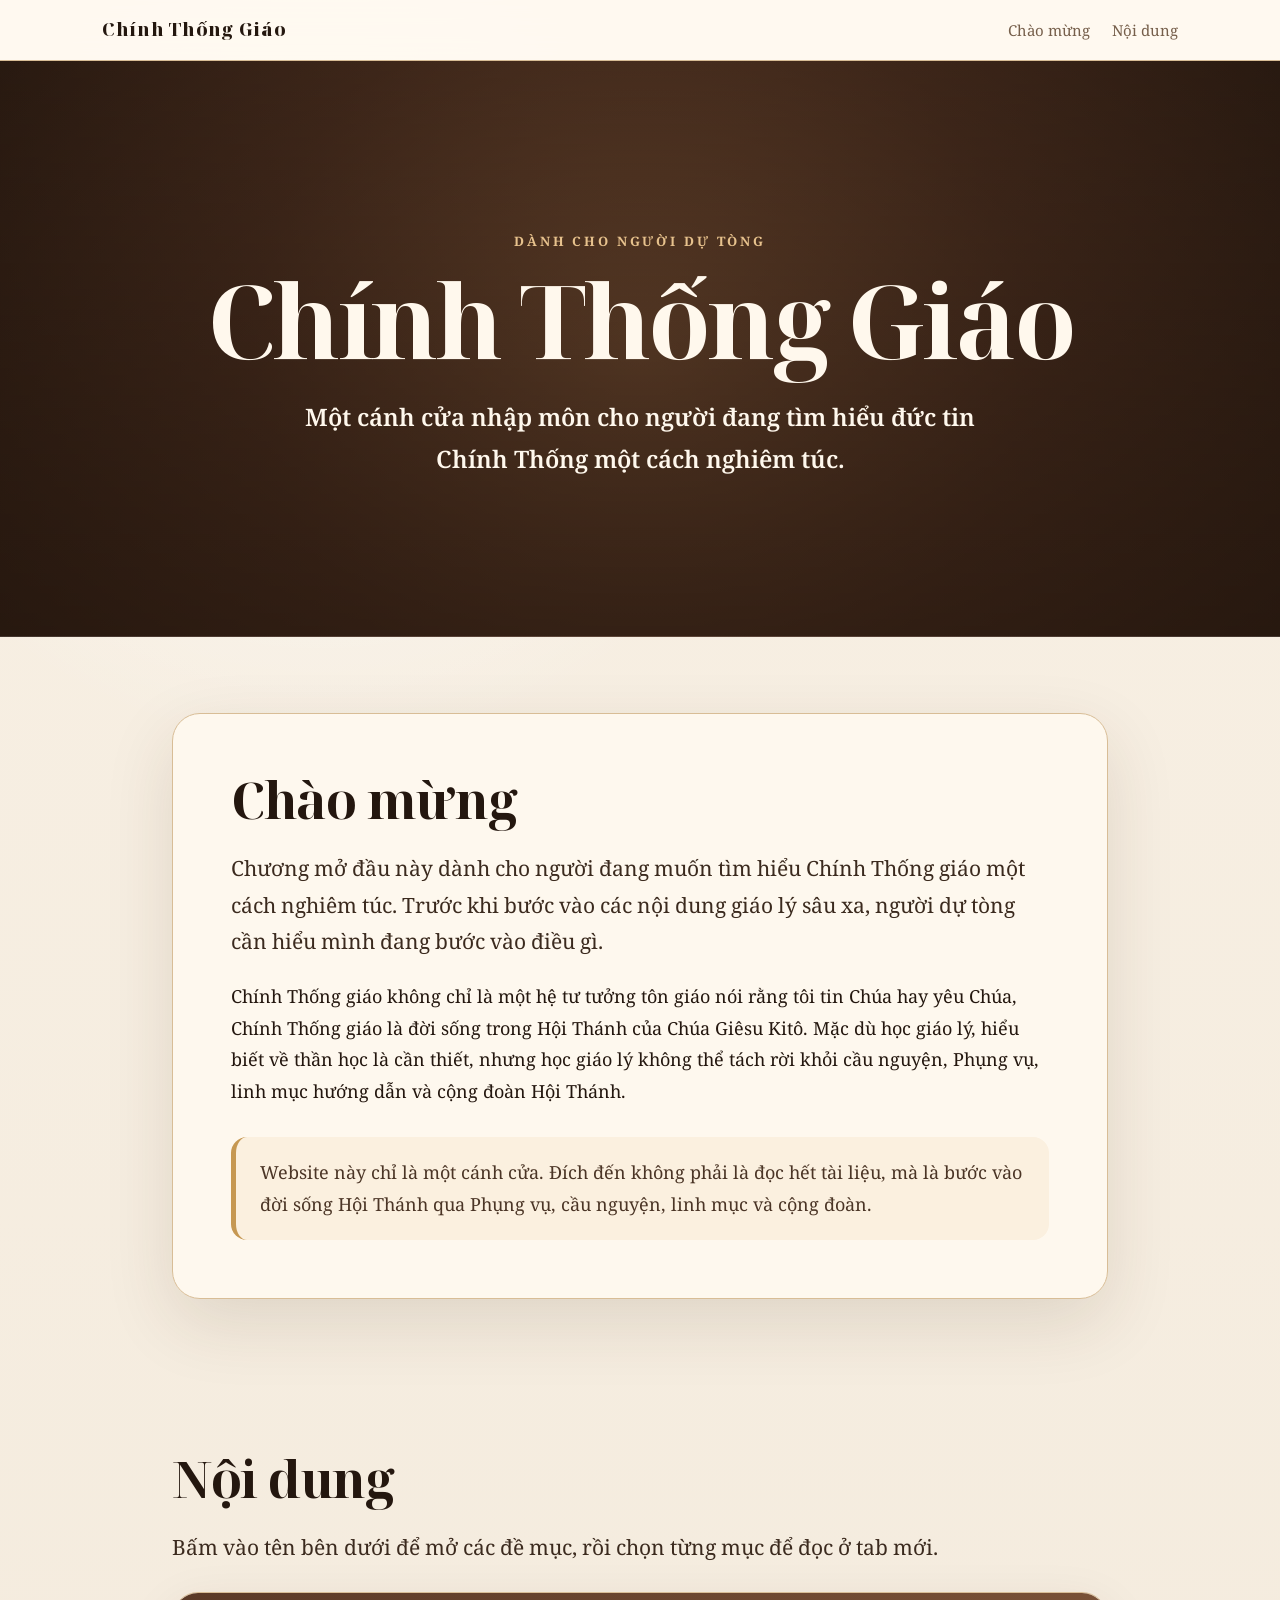
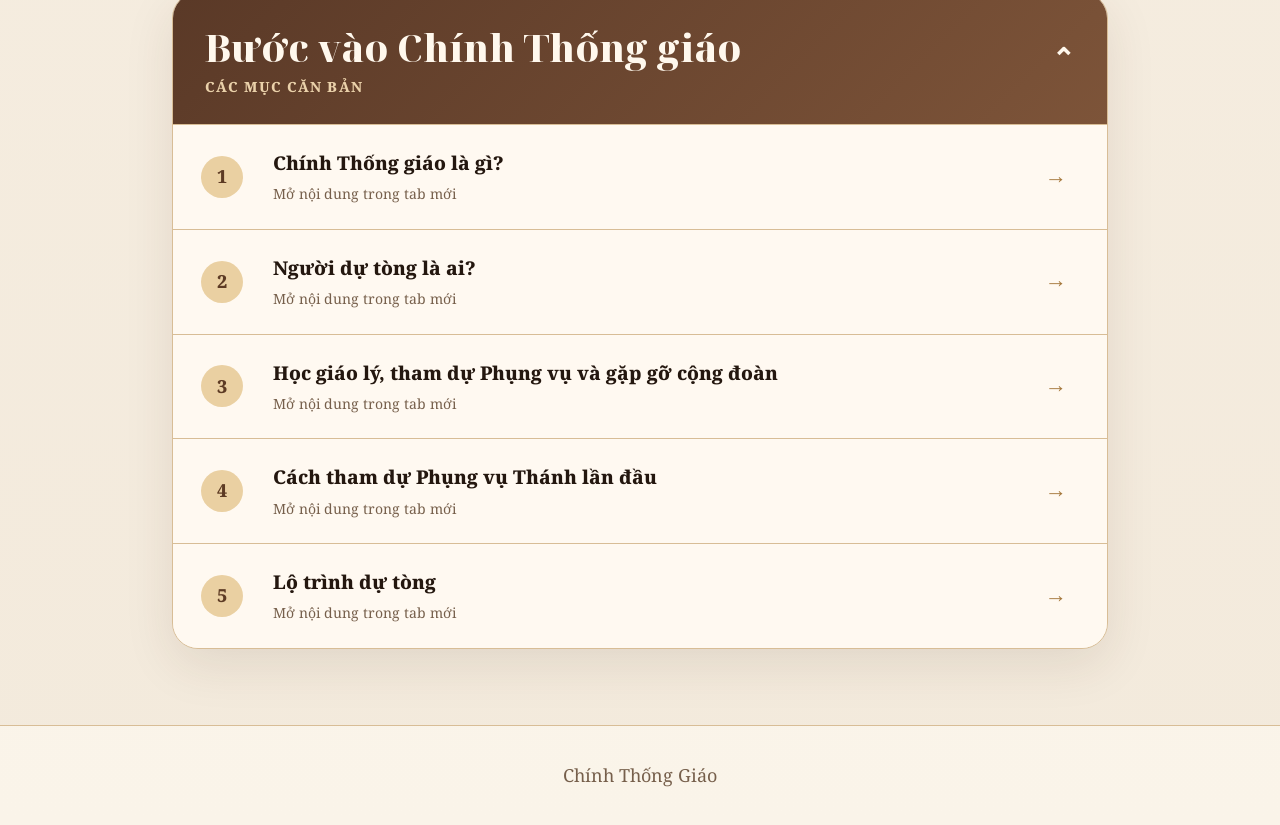
==== index.html @ 5cd9e980 "Redesign website structure" ====
<!DOCTYPE html><html lang="vi"><head><meta charset="UTF-8"/><meta name="viewport" content="width=device-width, initial-scale=1.0"/><title>Chính Thống Giáo</title><link rel="stylesheet" href="style.css"/></head><body><header class="site-header"><nav class="nav"><a class="brand" href="index.html">Chính Thống Giáo</a><div class="nav-links"><a href="#chao-mung">Chào mừng</a><a href="#noi-dung">Nội dung</a></div></nav></header><section class="hero"><div class="hero-inner"><div class="kicker">Dành cho người dự tòng</div><h1>Chính Thống Giáo</h1><p>Một cánh cửa nhập môn cho người đang tìm hiểu đức tin Chính Thống một cách nghiêm túc.</p></div></section><main><section id="chao-mung" class="section"><div class="paper"><h2>Chào mừng</h2><p class='lead'>Chương mở đầu này dành cho người đang muốn tìm hiểu Chính Thống giáo một cách nghiêm túc. Trước khi bước vào các nội dung giáo lý sâu xa, người dự tòng cần hiểu mình đang bước vào điều gì.</p><p>Chính Thống giáo không chỉ là một hệ tư tưởng tôn giáo nói rằng tôi tin Chúa hay yêu Chúa, Chính Thống giáo là đời sống trong Hội Thánh của Chúa Giêsu Kitô. Mặc dù học giáo lý, hiểu biết về thần học là cần thiết, nhưng học giáo lý không thể tách rời khỏi cầu nguyện, Phụng vụ, linh mục hướng dẫn và cộng đoàn Hội Thánh.</p><div class="note">Website này chỉ là một cánh cửa. Đích đến không phải là đọc hết tài liệu, mà là bước vào đời sống Hội Thánh qua Phụng vụ, cầu nguyện, linh mục và cộng đoàn.</div></div></section><section id="noi-dung" class="section"><h2>Nội dung</h2><p class="lead">Bấm vào tên bên dưới để mở các đề mục, rồi chọn từng mục để đọc ở tab mới.</p><div class="chapter-block open"><button class="chapter-toggle" type="button"><span>Bước vào Chính Thống giáo<small>Các mục căn bản</small></span><span class="chevron">⌄</span></button><div class="chapter-panel"><a class="lesson-link" href="buoc-vao-chinh-thong-giao/chinh-thong-giao-la-gi.html" target="_blank" rel="noopener"><span class="lesson-number">1</span><span><span class="lesson-title">Chính Thống giáo là gì?</span><span class="lesson-meta">Mở nội dung trong tab mới</span></span><span class="arrow">→</span></a>
<a class="lesson-link" href="buoc-vao-chinh-thong-giao/nguoi-du-tong-la-ai.html" target="_blank" rel="noopener"><span class="lesson-number">2</span><span><span class="lesson-title">Người dự tòng là ai?</span><span class="lesson-meta">Mở nội dung trong tab mới</span></span><span class="arrow">→</span></a>
<a class="lesson-link" href="buoc-vao-chinh-thong-giao/hoc-giao-ly-phung-vu-va-gap-go-cong-doan.html" target="_blank" rel="noopener"><span class="lesson-number">3</span><span><span class="lesson-title">Học giáo lý, tham dự Phụng vụ và gặp gỡ cộng đoàn</span><span class="lesson-meta">Mở nội dung trong tab mới</span></span><span class="arrow">→</span></a>
<a class="lesson-link" href="buoc-vao-chinh-thong-giao/cach-tham-du-phung-vu-thanh-lan-dau.html" target="_blank" rel="noopener"><span class="lesson-number">4</span><span><span class="lesson-title">Cách tham dự Phụng vụ Thánh lần đầu</span><span class="lesson-meta">Mở nội dung trong tab mới</span></span><span class="arrow">→</span></a>
<a class="lesson-link" href="buoc-vao-chinh-thong-giao/lo-trinh-du-tong.html" target="_blank" rel="noopener"><span class="lesson-number">5</span><span><span class="lesson-title">Lộ trình dự tòng</span><span class="lesson-meta">Mở nội dung trong tab mới</span></span><span class="arrow">→</span></a></div></div></section></main><footer class="footer">Chính Thống Giáo</footer><script src="script.js"></script></body></html>
---- style.css ----
@import url('https://fonts.googleapis.com/css2?family=Noto+Serif+Display:wght@600;700;800&family=Noto+Serif:ital,wght@0,400;0,500;0,600;0,700;1,400&display=swap');
:root{--bg:#f3eadc;--paper:#fffaf1;--ink:#24170f;--muted:#765f4b;--line:#d8bd96;--brown:#5a3927;--gold:#c69852}*{box-sizing:border-box}html{scroll-behavior:smooth}body{margin:0;background:radial-gradient(circle at 25% 10%,rgba(255,255,255,.75),transparent 32rem),linear-gradient(180deg,#f8f0e4 0%,var(--bg) 100%);color:var(--ink);font-family:"Noto Serif",Georgia,"Times New Roman",serif;line-height:1.75;font-size:18px}a{color:inherit}.site-header{position:sticky;top:0;z-index:10;backdrop-filter:blur(14px);background:rgba(255,250,241,.9);border-bottom:1px solid var(--line)}.nav{max-width:1120px;margin:0 auto;padding:14px 22px;display:flex;justify-content:space-between;align-items:center;gap:18px}.brand{font-family:"Noto Serif Display",Georgia,serif;font-weight:800;letter-spacing:.04em;text-decoration:none}.nav-links{display:flex;gap:22px;font-size:15px;color:var(--muted)}.nav-links a{text-decoration:none}.nav-links a:hover{color:var(--ink)}.hero{min-height:64vh;display:grid;place-items:center;text-align:center;padding:90px 22px 76px;color:#fff8ed;background:linear-gradient(rgba(38,23,14,.38),rgba(38,23,14,.72)),radial-gradient(circle at center,#815739 0%,#4b2f20 55%,#2a1b12 100%);border-bottom:1px solid rgba(255,255,255,.12)}.hero-inner{max-width:900px}.kicker{color:#e7c28d;text-transform:uppercase;letter-spacing:.22em;font-size:13px;font-weight:700;margin-bottom:18px}.hero h1{font-family:"Noto Serif Display",Georgia,serif;margin:0;font-size:clamp(54px,8vw,108px);line-height:.95;letter-spacing:-.035em;text-wrap:balance}.hero p{max-width:740px;margin:28px auto 0;font-size:clamp(18px,2.2vw,24px);font-weight:600}.section{max-width:980px;margin:0 auto;padding:76px 22px}.paper{background:rgba(255,250,241,.88);border:1px solid var(--line);border-radius:28px;padding:clamp(28px,5vw,58px);box-shadow:0 24px 70px rgba(65,39,20,.12)}h2{font-family:"Noto Serif Display",Georgia,serif;font-size:clamp(34px,4vw,58px);line-height:1.06;margin:0 0 24px;letter-spacing:-.025em}.lead{font-size:21px;color:#3b2a1e}.note{margin-top:30px;padding:20px 24px;border-left:5px solid var(--gold);background:#fbf0df;border-radius:16px;color:#4b3526}.chapter-block{margin-top:26px;background:var(--paper);border:1px solid var(--line);border-radius:26px;overflow:hidden;box-shadow:0 16px 50px rgba(65,39,20,.10)}.chapter-toggle{width:100%;border:0;cursor:pointer;padding:28px 32px;text-align:left;color:#fff8ed;background:linear-gradient(135deg,var(--brown),#7d5439);display:flex;align-items:center;justify-content:space-between;gap:18px;font-family:"Noto Serif Display",Georgia,serif;font-size:clamp(26px,3vw,38px);font-weight:800}.chapter-toggle small{display:block;margin-top:4px;font-family:"Noto Serif",Georgia,serif;font-size:14px;letter-spacing:.08em;text-transform:uppercase;color:#ead1aa}.chevron{transition:transform .25s ease;font-size:28px}.chapter-block.open .chevron{transform:rotate(180deg)}.chapter-panel{display:none;padding:0}.chapter-block.open .chapter-panel{display:block}.lesson-link{display:grid;grid-template-columns:54px 1fr 34px;gap:18px;align-items:center;padding:22px 28px;text-decoration:none;border-top:1px solid var(--line);background:rgba(255,250,241,.72)}.lesson-link:hover{background:#f5e7d1}.lesson-number{width:42px;height:42px;border-radius:999px;display:grid;place-items:center;background:#ead0a2;font-weight:800;color:#5d3b24}.lesson-title{font-weight:800;font-size:19px}.lesson-meta{display:block;margin-top:2px;color:var(--muted);font-size:14px}.arrow{color:#a6793d;font-size:22px}.article-hero{padding:72px 22px;color:#fff8ed;background:linear-gradient(135deg,#2d1c12,#744d34);text-align:center}.article-hero h1{font-family:"Noto Serif Display",Georgia,serif;font-size:clamp(42px,6vw,78px);line-height:1.02;margin:0}.article{max-width:820px;margin:54px auto 90px;padding:0 22px}.article-card{background:var(--paper);border:1px solid var(--line);border-radius:26px;padding:clamp(28px,5vw,56px);box-shadow:0 22px 60px rgba(65,39,20,.13)}.article-card p{margin:0 0 1.15em}.back{display:inline-block;margin-bottom:26px;text-decoration:none;color:var(--muted);font-weight:700}.back:hover{color:var(--ink)}.footer{padding:34px 22px;text-align:center;color:var(--muted);border-top:1px solid var(--line);background:rgba(255,250,241,.65)}@media(max-width:720px){body{font-size:16px}.nav{align-items:flex-start;flex-direction:column}.hero{min-height:56vh}.lesson-link{grid-template-columns:44px 1fr}.arrow{display:none}}
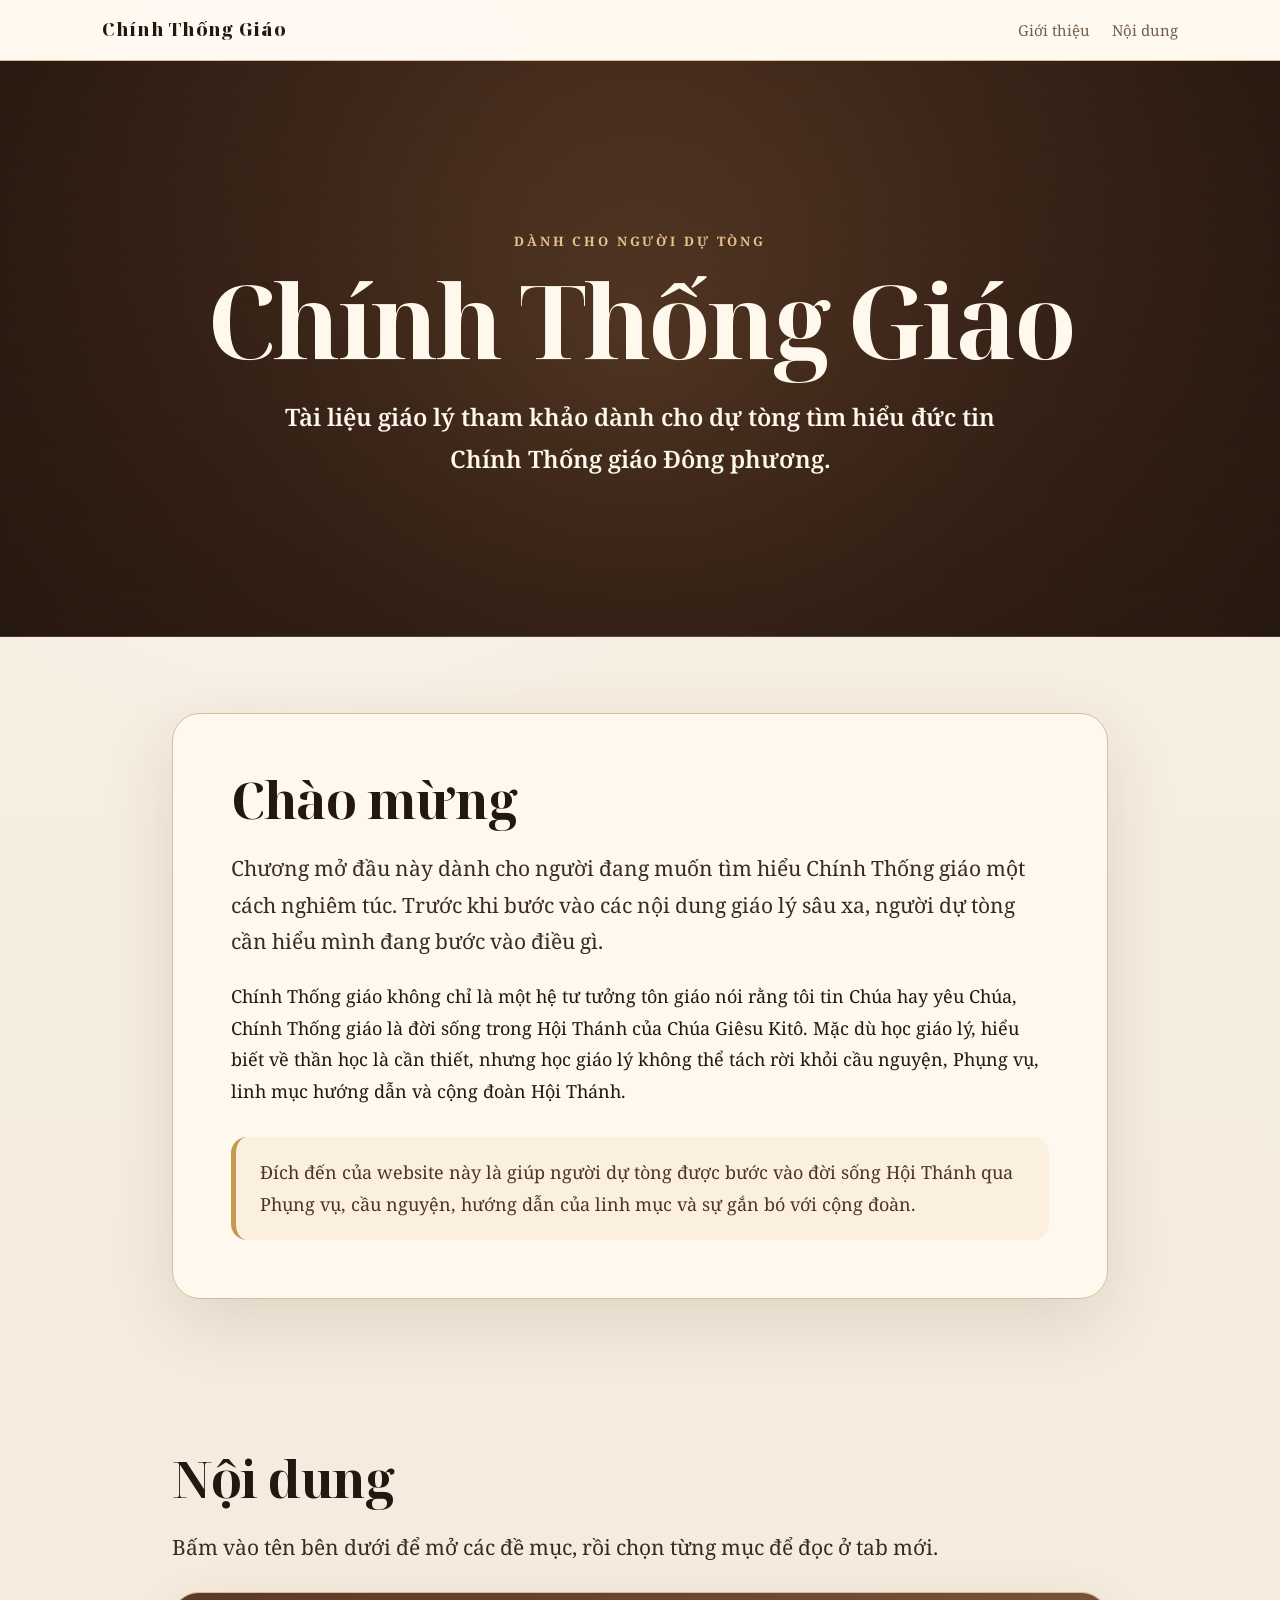
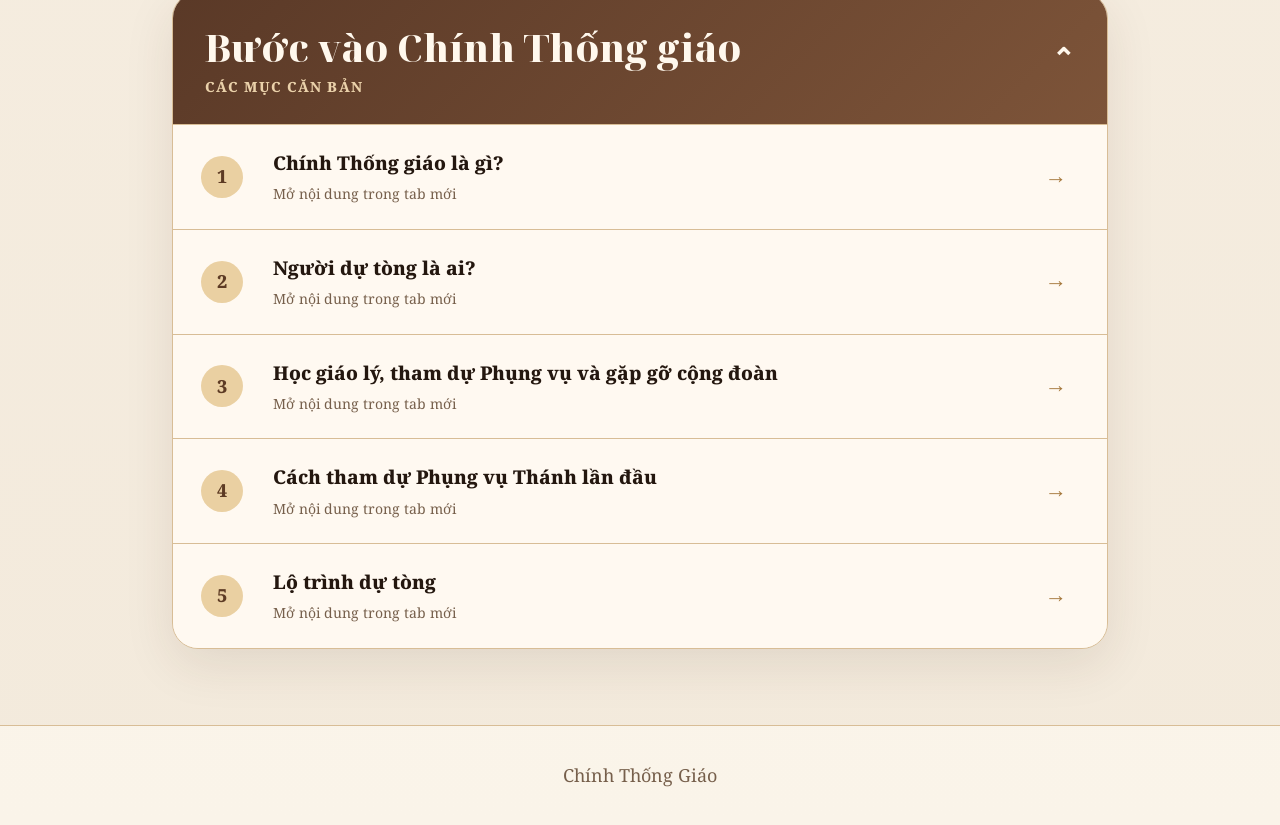
==== commit bb6f0a06: "Update homepage text" ====
--- a/index.html
+++ b/index.html
@@ -1,5 +1,74 @@
-<!DOCTYPE html><html lang="vi"><head><meta charset="UTF-8"/><meta name="viewport" content="width=device-width, initial-scale=1.0"/><title>Chính Thống Giáo</title><link rel="stylesheet" href="style.css"/></head><body><header class="site-header"><nav class="nav"><a class="brand" href="index.html">Chính Thống Giáo</a><div class="nav-links"><a href="#chao-mung">Chào mừng</a><a href="#noi-dung">Nội dung</a></div></nav></header><section class="hero"><div class="hero-inner"><div class="kicker">Dành cho người dự tòng</div><h1>Chính Thống Giáo</h1><p>Một cánh cửa nhập môn cho người đang tìm hiểu đức tin Chính Thống một cách nghiêm túc.</p></div></section><main><section id="chao-mung" class="section"><div class="paper"><h2>Chào mừng</h2><p class='lead'>Chương mở đầu này dành cho người đang muốn tìm hiểu Chính Thống giáo một cách nghiêm túc. Trước khi bước vào các nội dung giáo lý sâu xa, người dự tòng cần hiểu mình đang bước vào điều gì.</p><p>Chính Thống giáo không chỉ là một hệ tư tưởng tôn giáo nói rằng tôi tin Chúa hay yêu Chúa, Chính Thống giáo là đời sống trong Hội Thánh của Chúa Giêsu Kitô. Mặc dù học giáo lý, hiểu biết về thần học là cần thiết, nhưng học giáo lý không thể tách rời khỏi cầu nguyện, Phụng vụ, linh mục hướng dẫn và cộng đoàn Hội Thánh.</p><div class="note">Website này chỉ là một cánh cửa. Đích đến không phải là đọc hết tài liệu, mà là bước vào đời sống Hội Thánh qua Phụng vụ, cầu nguyện, linh mục và cộng đoàn.</div></div></section><section id="noi-dung" class="section"><h2>Nội dung</h2><p class="lead">Bấm vào tên bên dưới để mở các đề mục, rồi chọn từng mục để đọc ở tab mới.</p><div class="chapter-block open"><button class="chapter-toggle" type="button"><span>Bước vào Chính Thống giáo<small>Các mục căn bản</small></span><span class="chevron">⌄</span></button><div class="chapter-panel"><a class="lesson-link" href="buoc-vao-chinh-thong-giao/chinh-thong-giao-la-gi.html" target="_blank" rel="noopener"><span class="lesson-number">1</span><span><span class="lesson-title">Chính Thống giáo là gì?</span><span class="lesson-meta">Mở nội dung trong tab mới</span></span><span class="arrow">→</span></a>
-<a class="lesson-link" href="buoc-vao-chinh-thong-giao/nguoi-du-tong-la-ai.html" target="_blank" rel="noopener"><span class="lesson-number">2</span><span><span class="lesson-title">Người dự tòng là ai?</span><span class="lesson-meta">Mở nội dung trong tab mới</span></span><span class="arrow">→</span></a>
-<a class="lesson-link" href="buoc-vao-chinh-thong-giao/hoc-giao-ly-phung-vu-va-gap-go-cong-doan.html" target="_blank" rel="noopener"><span class="lesson-number">3</span><span><span class="lesson-title">Học giáo lý, tham dự Phụng vụ và gặp gỡ cộng đoàn</span><span class="lesson-meta">Mở nội dung trong tab mới</span></span><span class="arrow">→</span></a>
-<a class="lesson-link" href="buoc-vao-chinh-thong-giao/cach-tham-du-phung-vu-thanh-lan-dau.html" target="_blank" rel="noopener"><span class="lesson-number">4</span><span><span class="lesson-title">Cách tham dự Phụng vụ Thánh lần đầu</span><span class="lesson-meta">Mở nội dung trong tab mới</span></span><span class="arrow">→</span></a>
-<a class="lesson-link" href="buoc-vao-chinh-thong-giao/lo-trinh-du-tong.html" target="_blank" rel="noopener"><span class="lesson-number">5</span><span><span class="lesson-title">Lộ trình dự tòng</span><span class="lesson-meta">Mở nội dung trong tab mới</span></span><span class="arrow">→</span></a></div></div></section></main><footer class="footer">Chính Thống Giáo</footer><script src="script.js"></script></body></html>+<!DOCTYPE html>
+<html lang="vi">
+
+<head>
+    <meta charset="UTF-8" />
+    <meta name="viewport" content="width=device-width, initial-scale=1.0" />
+    <title>Chính Thống Giáo</title>
+    <link rel="stylesheet" href="style.css" />
+</head>
+
+<body>
+    <header class="site-header">
+        <nav class="nav"><a class="brand" href="index.html">Chính Thống Giáo</a>
+            <div class="nav-links"><a href="#chao-mung">Giới thiệu</a><a href="#noi-dung">Nội dung</a></div>
+        </nav>
+    </header>
+    <section class="hero">
+        <div class="hero-inner">
+            <div class="kicker">Dành cho người dự tòng</div>
+            <h1>Chính Thống Giáo</h1>
+            <p>Tài liệu giáo lý tham khảo dành cho dự tòng tìm hiểu đức tin Chính Thống giáo Đông phương.</p>
+        </div>
+    </section>
+    <main>
+        <section id="chao-mung" class="section">
+            <div class="paper">
+                <h2>Chào mừng</h2>
+                <p class='lead'>Chương mở đầu này dành cho người đang muốn tìm hiểu Chính Thống giáo một cách nghiêm
+                    túc. Trước khi bước vào các nội dung giáo lý sâu xa, người dự tòng cần hiểu mình đang bước vào điều
+                    gì.</p>
+                <p>Chính Thống giáo không chỉ là một hệ tư tưởng tôn giáo nói rằng tôi tin Chúa hay yêu Chúa, Chính
+                    Thống giáo là đời sống trong Hội Thánh của Chúa Giêsu Kitô. Mặc dù học giáo lý, hiểu biết về thần
+                    học là cần thiết, nhưng học giáo lý không thể tách rời khỏi cầu nguyện, Phụng vụ, linh mục hướng dẫn
+                    và cộng đoàn Hội Thánh.</p>
+                <div class="note">Đích đến của website này là giúp người dự tòng được bước vào đời sống Hội Thánh qua Phụng vụ, cầu nguyện, hướng dẫn của linh mục và sự gắn bó với cộng đoàn.</div>
+            </div>
+        </section>
+        <section id="noi-dung" class="section">
+            <h2>Nội dung</h2>
+            <p class="lead">Bấm vào tên bên dưới để mở các đề mục, rồi chọn từng mục để đọc ở tab mới.</p>
+            <div class="chapter-block open"><button class="chapter-toggle" type="button"><span>Bước vào Chính Thống
+                        giáo<small>Các mục căn bản</small></span><span class="chevron">⌄</span></button>
+                <div class="chapter-panel"><a class="lesson-link"
+                        href="buoc-vao-chinh-thong-giao/chinh-thong-giao-la-gi.html" target="_blank"
+                        rel="noopener"><span class="lesson-number">1</span><span><span class="lesson-title">Chính Thống
+                                giáo là gì?</span><span class="lesson-meta">Mở nội dung trong tab mới</span></span><span
+                            class="arrow">→</span></a>
+                    <a class="lesson-link" href="buoc-vao-chinh-thong-giao/nguoi-du-tong-la-ai.html" target="_blank"
+                        rel="noopener"><span class="lesson-number">2</span><span><span class="lesson-title">Người dự
+                                tòng là ai?</span><span class="lesson-meta">Mở nội dung trong tab mới</span></span><span
+                            class="arrow">→</span></a>
+                    <a class="lesson-link"
+                        href="buoc-vao-chinh-thong-giao/hoc-giao-ly-phung-vu-va-gap-go-cong-doan.html" target="_blank"
+                        rel="noopener"><span class="lesson-number">3</span><span><span class="lesson-title">Học giáo lý,
+                                tham dự Phụng vụ và gặp gỡ cộng đoàn</span><span class="lesson-meta">Mở nội dung trong
+                                tab mới</span></span><span class="arrow">→</span></a>
+                    <a class="lesson-link" href="buoc-vao-chinh-thong-giao/cach-tham-du-phung-vu-thanh-lan-dau.html"
+                        target="_blank" rel="noopener"><span class="lesson-number">4</span><span><span
+                                class="lesson-title">Cách tham dự Phụng vụ Thánh lần đầu</span><span
+                                class="lesson-meta">Mở nội dung trong tab mới</span></span><span
+                            class="arrow">→</span></a>
+                    <a class="lesson-link" href="buoc-vao-chinh-thong-giao/lo-trinh-du-tong.html" target="_blank"
+                        rel="noopener"><span class="lesson-number">5</span><span><span class="lesson-title">Lộ trình dự
+                                tòng</span><span class="lesson-meta">Mở nội dung trong tab mới</span></span><span
+                            class="arrow">→</span></a>
+                </div>
+            </div>
+        </section>
+    </main>
+    <footer class="footer">Chính Thống Giáo</footer>
+    <script src="script.js"></script>
+</body>
+
+</html>
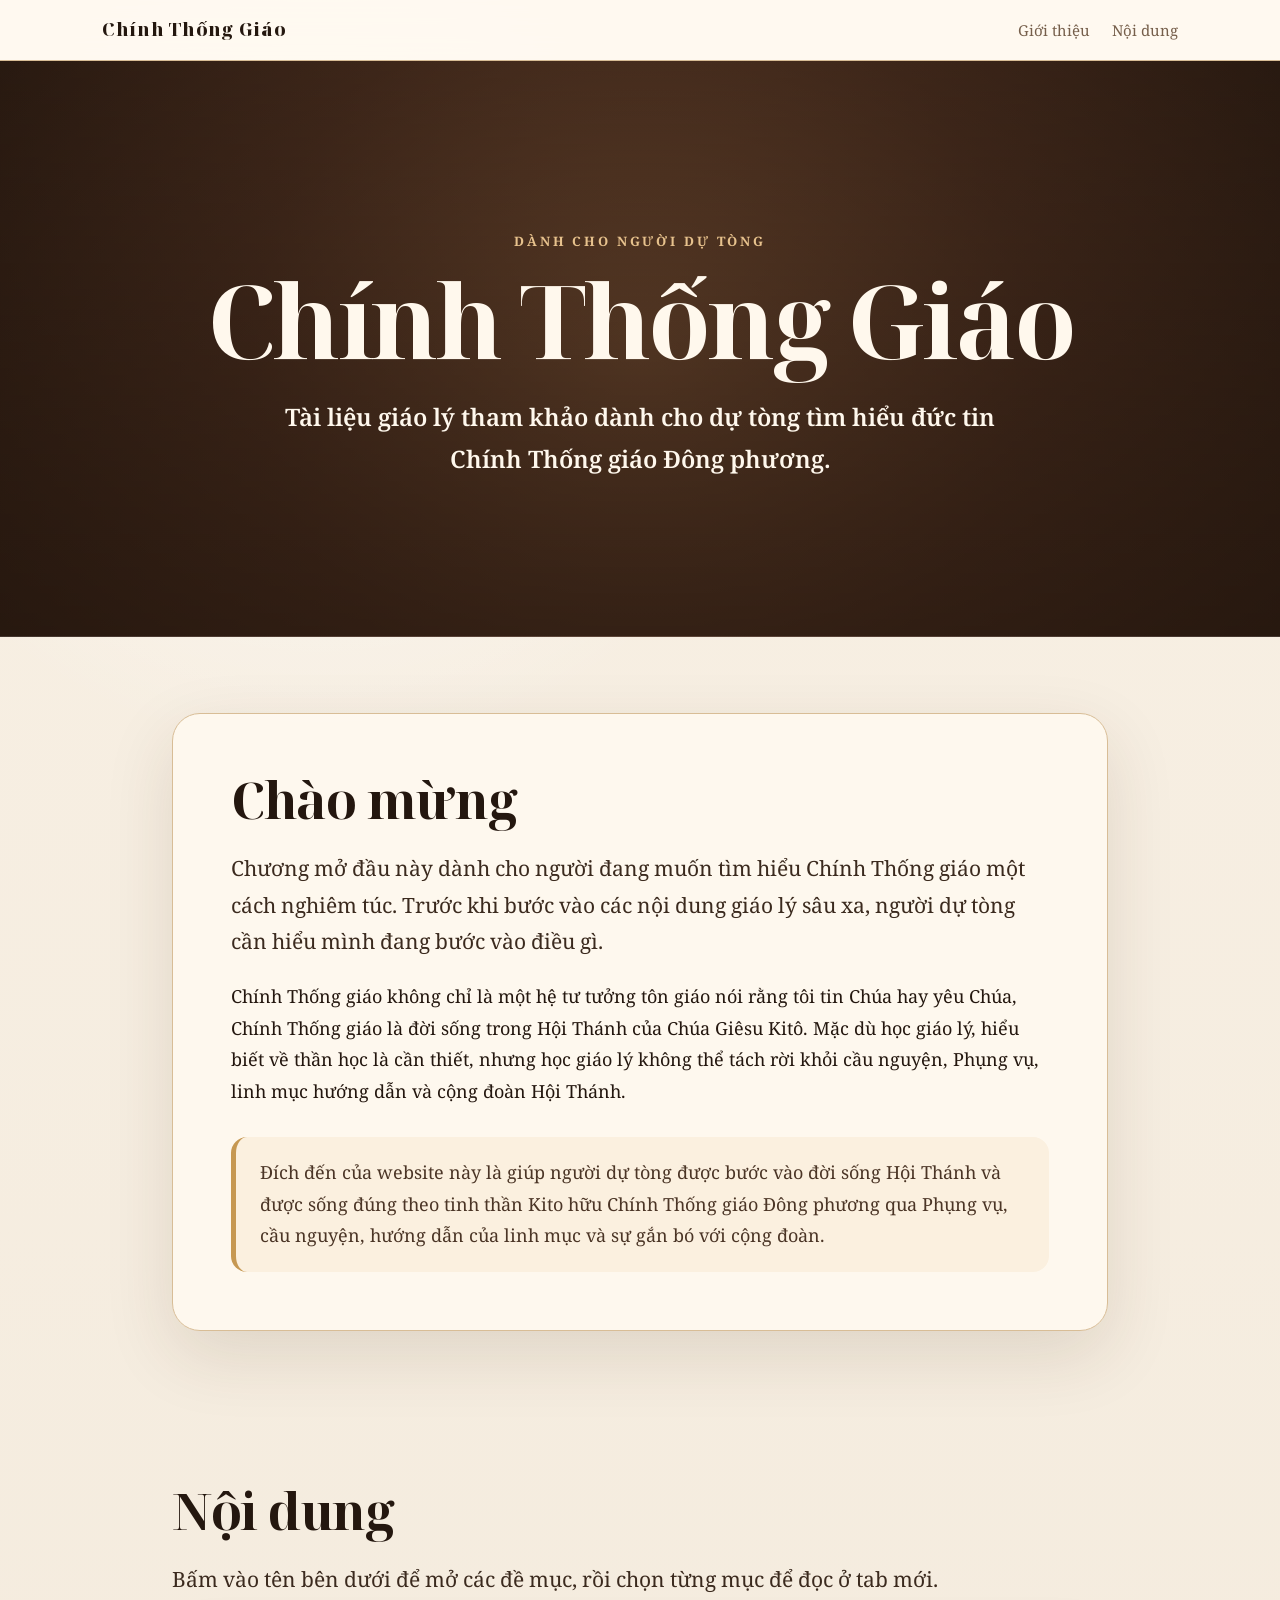
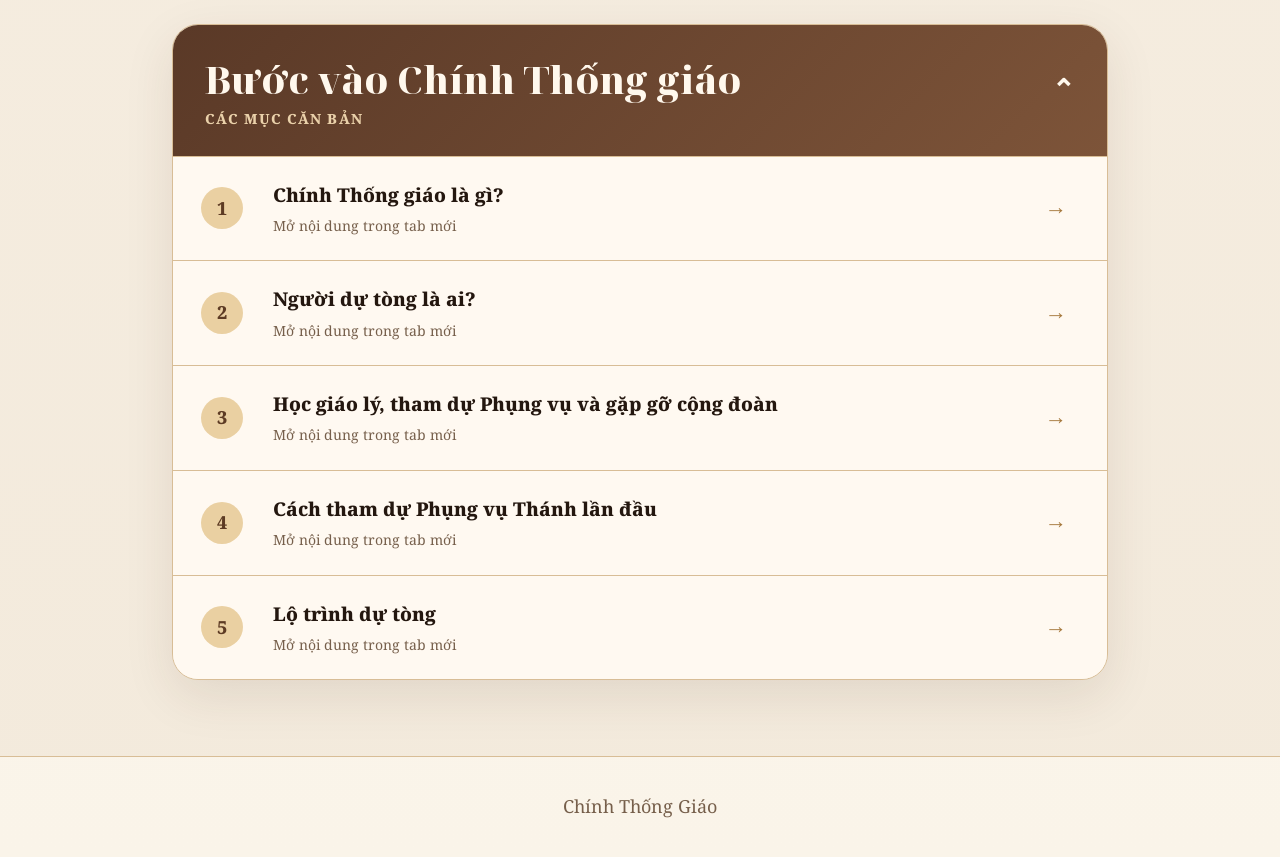
==== commit f68f1fb1: "Update homepage text" ====
--- a/index.html
+++ b/index.html
@@ -32,7 +32,7 @@
                     Thống giáo là đời sống trong Hội Thánh của Chúa Giêsu Kitô. Mặc dù học giáo lý, hiểu biết về thần
                     học là cần thiết, nhưng học giáo lý không thể tách rời khỏi cầu nguyện, Phụng vụ, linh mục hướng dẫn
                     và cộng đoàn Hội Thánh.</p>
-                <div class="note">Đích đến của website này là giúp người dự tòng được bước vào đời sống Hội Thánh qua Phụng vụ, cầu nguyện, hướng dẫn của linh mục và sự gắn bó với cộng đoàn.</div>
+                <div class="note">Đích đến của website này là giúp người dự tòng được bước vào đời sống Hội Thánh và được sống đúng theo tinh thần Kito hữu Chính Thống giáo Đông phương qua Phụng vụ, cầu nguyện, hướng dẫn của linh mục và sự gắn bó với cộng đoàn.</div>
             </div>
         </section>
         <section id="noi-dung" class="section">
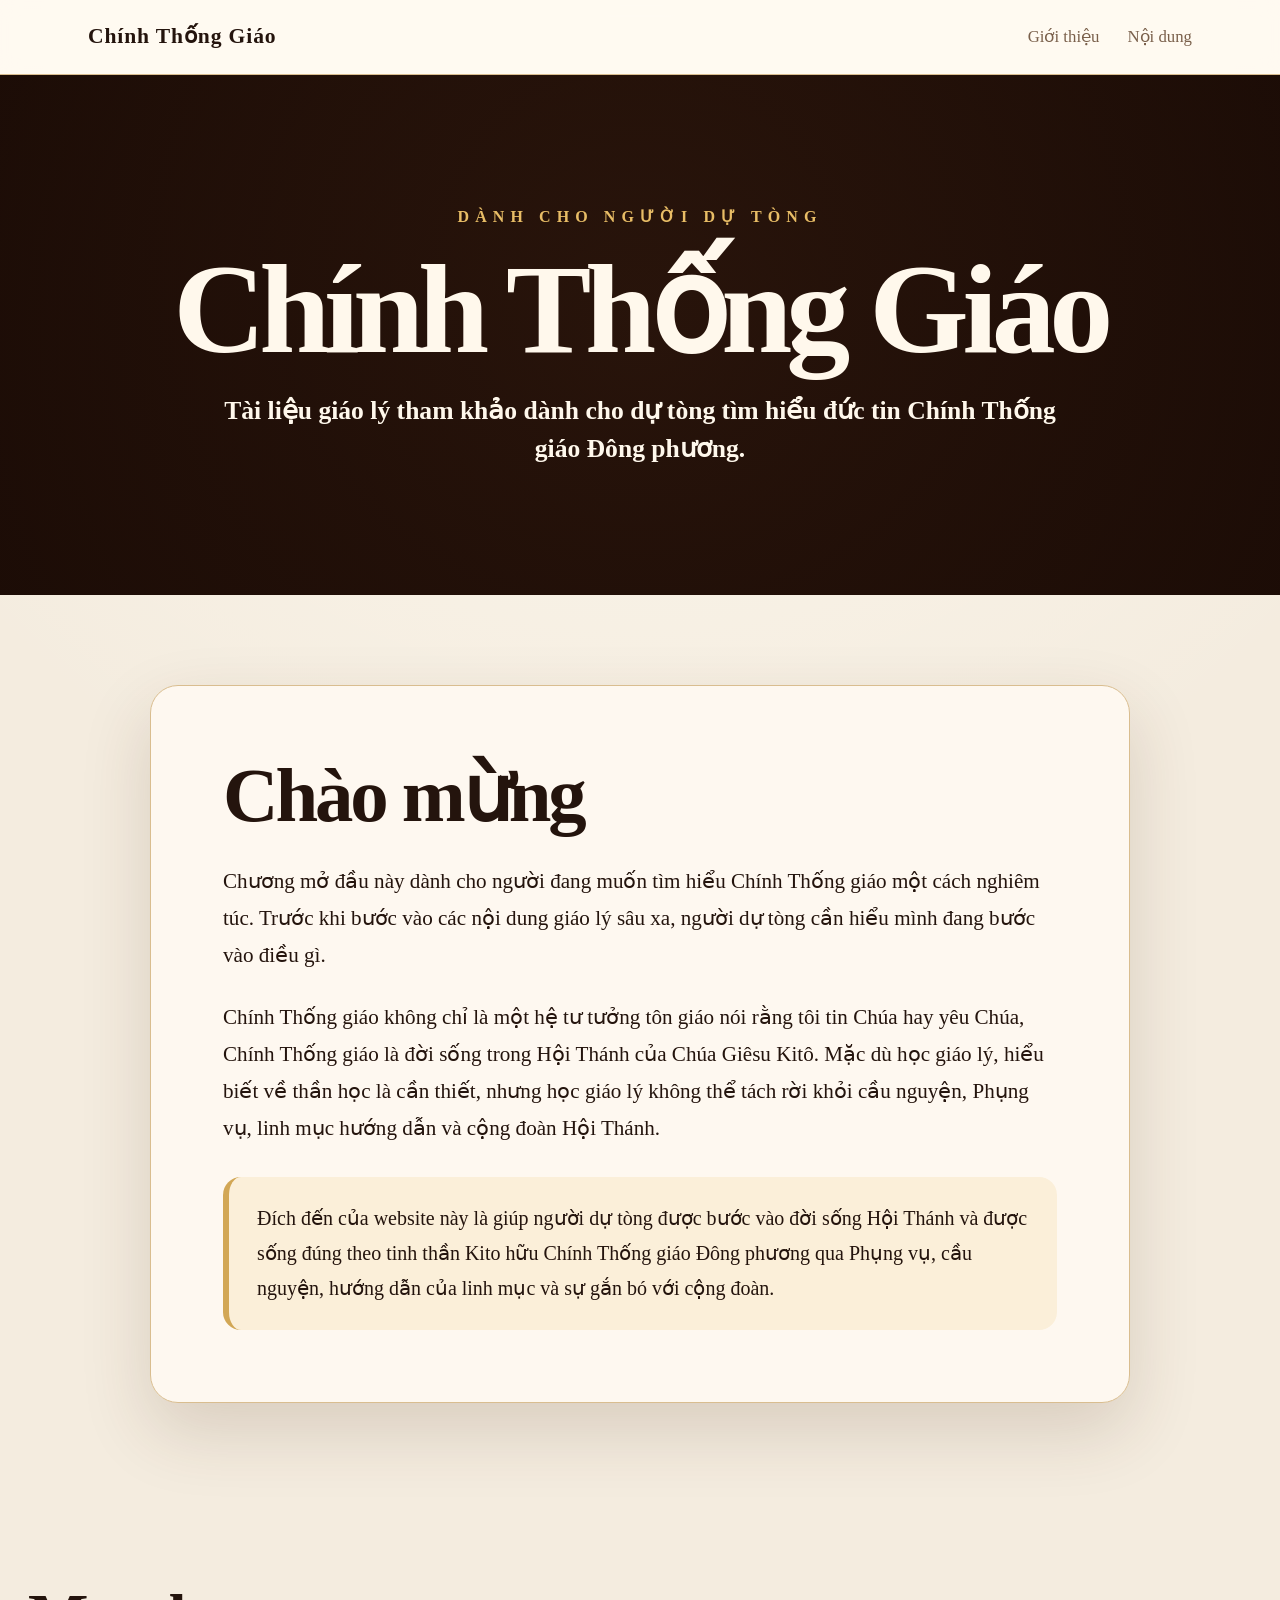
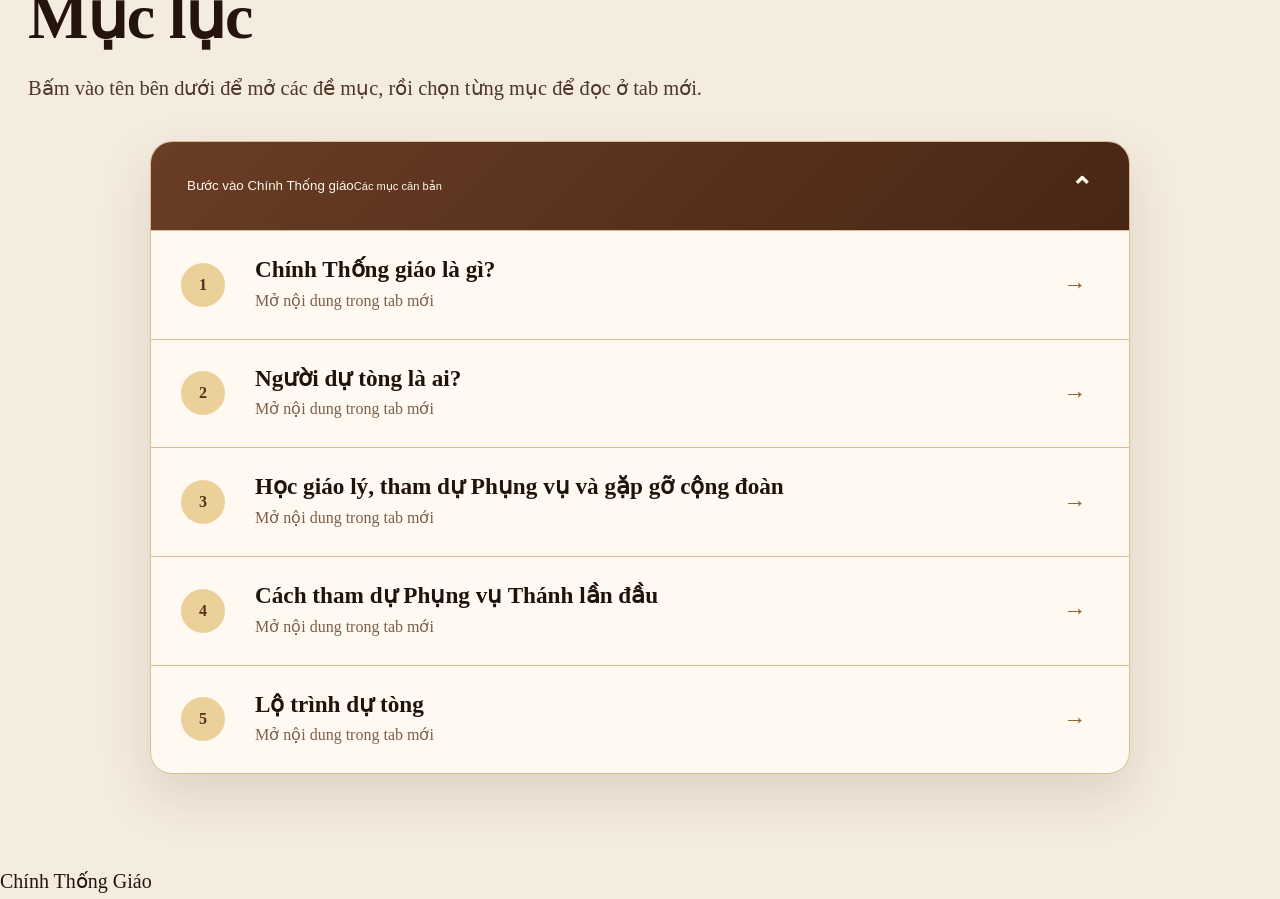
==== commit 410de12f: "Improve table of contents animation" ====
--- a/index.html
+++ b/index.html
@@ -36,7 +36,7 @@
             </div>
         </section>
         <section id="noi-dung" class="section">
-            <h2>Nội dung</h2>
+            <h2>Mục lục</h2>
             <p class="lead">Bấm vào tên bên dưới để mở các đề mục, rồi chọn từng mục để đọc ở tab mới.</p>
             <div class="chapter-block open"><button class="chapter-toggle" type="button"><span>Bước vào Chính Thống
                         giáo<small>Các mục căn bản</small></span><span class="chevron">⌄</span></button>
--- a/style.css
+++ b/style.css
@@ -1,2 +1,412 @@
-@import url('https://fonts.googleapis.com/css2?family=Noto+Serif+Display:wght@600;700;800&family=Noto+Serif:ital,wght@0,400;0,500;0,600;0,700;1,400&display=swap');
-:root{--bg:#f3eadc;--paper:#fffaf1;--ink:#24170f;--muted:#765f4b;--line:#d8bd96;--brown:#5a3927;--gold:#c69852}*{box-sizing:border-box}html{scroll-behavior:smooth}body{margin:0;background:radial-gradient(circle at 25% 10%,rgba(255,255,255,.75),transparent 32rem),linear-gradient(180deg,#f8f0e4 0%,var(--bg) 100%);color:var(--ink);font-family:"Noto Serif",Georgia,"Times New Roman",serif;line-height:1.75;font-size:18px}a{color:inherit}.site-header{position:sticky;top:0;z-index:10;backdrop-filter:blur(14px);background:rgba(255,250,241,.9);border-bottom:1px solid var(--line)}.nav{max-width:1120px;margin:0 auto;padding:14px 22px;display:flex;justify-content:space-between;align-items:center;gap:18px}.brand{font-family:"Noto Serif Display",Georgia,serif;font-weight:800;letter-spacing:.04em;text-decoration:none}.nav-links{display:flex;gap:22px;font-size:15px;color:var(--muted)}.nav-links a{text-decoration:none}.nav-links a:hover{color:var(--ink)}.hero{min-height:64vh;display:grid;place-items:center;text-align:center;padding:90px 22px 76px;color:#fff8ed;background:linear-gradient(rgba(38,23,14,.38),rgba(38,23,14,.72)),radial-gradient(circle at center,#815739 0%,#4b2f20 55%,#2a1b12 100%);border-bottom:1px solid rgba(255,255,255,.12)}.hero-inner{max-width:900px}.kicker{color:#e7c28d;text-transform:uppercase;letter-spacing:.22em;font-size:13px;font-weight:700;margin-bottom:18px}.hero h1{font-family:"Noto Serif Display",Georgia,serif;margin:0;font-size:clamp(54px,8vw,108px);line-height:.95;letter-spacing:-.035em;text-wrap:balance}.hero p{max-width:740px;margin:28px auto 0;font-size:clamp(18px,2.2vw,24px);font-weight:600}.section{max-width:980px;margin:0 auto;padding:76px 22px}.paper{background:rgba(255,250,241,.88);border:1px solid var(--line);border-radius:28px;padding:clamp(28px,5vw,58px);box-shadow:0 24px 70px rgba(65,39,20,.12)}h2{font-family:"Noto Serif Display",Georgia,serif;font-size:clamp(34px,4vw,58px);line-height:1.06;margin:0 0 24px;letter-spacing:-.025em}.lead{font-size:21px;color:#3b2a1e}.note{margin-top:30px;padding:20px 24px;border-left:5px solid var(--gold);background:#fbf0df;border-radius:16px;color:#4b3526}.chapter-block{margin-top:26px;background:var(--paper);border:1px solid var(--line);border-radius:26px;overflow:hidden;box-shadow:0 16px 50px rgba(65,39,20,.10)}.chapter-toggle{width:100%;border:0;cursor:pointer;padding:28px 32px;text-align:left;color:#fff8ed;background:linear-gradient(135deg,var(--brown),#7d5439);display:flex;align-items:center;justify-content:space-between;gap:18px;font-family:"Noto Serif Display",Georgia,serif;font-size:clamp(26px,3vw,38px);font-weight:800}.chapter-toggle small{display:block;margin-top:4px;font-family:"Noto Serif",Georgia,serif;font-size:14px;letter-spacing:.08em;text-transform:uppercase;color:#ead1aa}.chevron{transition:transform .25s ease;font-size:28px}.chapter-block.open .chevron{transform:rotate(180deg)}.chapter-panel{display:none;padding:0}.chapter-block.open .chapter-panel{display:block}.lesson-link{display:grid;grid-template-columns:54px 1fr 34px;gap:18px;align-items:center;padding:22px 28px;text-decoration:none;border-top:1px solid var(--line);background:rgba(255,250,241,.72)}.lesson-link:hover{background:#f5e7d1}.lesson-number{width:42px;height:42px;border-radius:999px;display:grid;place-items:center;background:#ead0a2;font-weight:800;color:#5d3b24}.lesson-title{font-weight:800;font-size:19px}.lesson-meta{display:block;margin-top:2px;color:var(--muted);font-size:14px}.arrow{color:#a6793d;font-size:22px}.article-hero{padding:72px 22px;color:#fff8ed;background:linear-gradient(135deg,#2d1c12,#744d34);text-align:center}.article-hero h1{font-family:"Noto Serif Display",Georgia,serif;font-size:clamp(42px,6vw,78px);line-height:1.02;margin:0}.article{max-width:820px;margin:54px auto 90px;padding:0 22px}.article-card{background:var(--paper);border:1px solid var(--line);border-radius:26px;padding:clamp(28px,5vw,56px);box-shadow:0 22px 60px rgba(65,39,20,.13)}.article-card p{margin:0 0 1.15em}.back{display:inline-block;margin-bottom:26px;text-decoration:none;color:var(--muted);font-weight:700}.back:hover{color:var(--ink)}.footer{padding:34px 22px;text-align:center;color:var(--muted);border-top:1px solid var(--line);background:rgba(255,250,241,.65)}@media(max-width:720px){body{font-size:16px}.nav{align-items:flex-start;flex-direction:column}.hero{min-height:56vh}.lesson-link{grid-template-columns:44px 1fr}.arrow{display:none}}+:root {
+  --bg: #f4ecdf;
+  --paper: #fffaf2;
+  --ink: #24140d;
+  --muted: #7a604b;
+  --brown: #5a341f;
+  --brown-dark: #2b160d;
+  --gold: #d2a755;
+  --border: #d9bd8f;
+}
+
+* {
+  box-sizing: border-box;
+}
+
+html {
+  scroll-behavior: smooth;
+}
+
+body {
+  margin: 0;
+  background:
+    radial-gradient(circle at top, rgba(255, 250, 240, 0.95), transparent 35%),
+    var(--bg);
+  color: var(--ink);
+  font-family: "Times New Roman", Times, serif;
+  font-size: 20px;
+  line-height: 1.75;
+}
+
+a {
+  color: inherit;
+  text-decoration: none;
+}
+
+/* HEADER */
+
+.site-header {
+  position: sticky;
+  top: 0;
+  z-index: 20;
+  background: rgba(255, 250, 242, 0.94);
+  border-bottom: 1px solid var(--border);
+  backdrop-filter: blur(10px);
+}
+
+.nav {
+  max-width: 1160px;
+  margin: 0 auto;
+  padding: 18px 28px;
+  display: flex;
+  align-items: center;
+  justify-content: space-between;
+}
+
+.brand {
+  font-family: "Times New Roman", Times, serif;
+  font-size: 1.35rem;
+  font-weight: 700;
+  letter-spacing: 0.04em;
+}
+
+.nav-links {
+  display: flex;
+  gap: 28px;
+  color: var(--muted);
+  font-size: 1.05rem;
+}
+
+.nav-links a:hover {
+  color: var(--ink);
+}
+
+/* HERO */
+
+.hero {
+  min-height: 520px;
+  display: grid;
+  place-items: center;
+  text-align: center;
+  padding: 90px 28px;
+  color: #fff8ec;
+  background:
+    linear-gradient(rgba(28, 12, 6, 0.82), rgba(28, 12, 6, 0.88)),
+    radial-gradient(circle at center, #6b3f25, #1e0f08);
+}
+
+.hero-inner {
+  max-width: 1100px;
+}
+
+.kicker {
+  color: #e8bd66;
+  font-size: 1rem;
+  font-weight: 700;
+  letter-spacing: 0.38em;
+  text-transform: uppercase;
+}
+
+.hero h1 {
+  margin: 18px 0 22px;
+  font-family: "Times New Roman", Times, serif;
+  font-size: clamp(4.2rem, 10vw, 8.6rem);
+  line-height: 0.95;
+  font-weight: 700;
+  letter-spacing: -0.05em;
+}
+
+.hero p {
+  max-width: 850px;
+  margin: 0 auto;
+  font-size: clamp(1.35rem, 2vw, 1.8rem);
+  font-weight: 600;
+  line-height: 1.45;
+}
+
+/* SECTIONS */
+
+.section {
+  padding: 90px 28px;
+}
+
+.paper {
+  max-width: 980px;
+  margin: 0 auto;
+  padding: clamp(34px, 6vw, 72px);
+  background: rgba(255, 250, 242, 0.9);
+  border: 1px solid var(--border);
+  border-radius: 28px;
+  box-shadow: 0 28px 70px rgba(72, 45, 25, 0.16);
+}
+
+.paper h2,
+.section h2,
+#noi-dung h2 {
+  margin: 0 0 28px;
+  font-family: "Times New Roman", Times, serif;
+  font-size: clamp(3rem, 6vw, 5.2rem);
+  line-height: 1;
+  font-weight: 700;
+  letter-spacing: -0.04em;
+  color: var(--ink);
+}
+
+.paper p {
+  margin: 0 0 26px;
+  font-size: 1.32rem;
+}
+
+.paper .lead {
+  font-size: 1.32rem;
+  line-height: 1.75;
+}
+
+.note {
+  margin-top: 30px;
+  padding: 24px 28px;
+  background: #fbefd9;
+  border-left: 6px solid var(--gold);
+  border-radius: 18px;
+  font-size: 1.25rem;
+}
+
+/* TABLE OF CONTENTS */
+
+#noi-dung h2 {
+  margin: 0 0 16px;
+  font-family: "Times New Roman", Times, serif;
+  font-size: clamp(2.8rem, 5vw, 4.4rem);
+  line-height: 1.05;
+  font-weight: 700;
+  letter-spacing: -0.02em;
+  color: var(--ink);
+}
+
+#noi-dung .lead {
+  margin-bottom: 34px;
+  font-size: 1.28rem;
+  color: #4f3728;
+}
+
+.chapter-block {
+  max-width: 980px;
+  margin: 0 auto;
+  overflow: hidden;
+  background: rgba(255, 250, 242, 0.96);
+  border: 1px solid var(--border);
+  border-radius: 22px;
+  box-shadow: 0 22px 52px rgba(72, 45, 25, 0.13);
+}
+
+.chapter-toggle {
+  width: 100%;
+  padding: 28px 36px;
+  display: flex;
+  align-items: center;
+  justify-content: space-between;
+  background: linear-gradient(135deg, #6a3d25, #482615);
+  color: #fff7eb;
+  border: 0;
+  cursor: pointer;
+  text-align: left;
+}
+
+.chapter-toggle:hover {
+  background: linear-gradient(135deg, #74472d, #52301c);
+}
+
+.chapter-title {
+  display: block;
+  font-family: "Times New Roman", Times, serif;
+  font-size: clamp(2rem, 3.6vw, 3.2rem);
+  font-weight: 700;
+  line-height: 1.08;
+  letter-spacing: -0.02em;
+}
+
+.chapter-subtitle {
+  margin-top: 8px;
+  display: block;
+  color: #eccb8a;
+  font-size: 0.92rem;
+  font-weight: 700;
+  letter-spacing: 0.2em;
+  text-transform: uppercase;
+}
+
+.chevron {
+  font-size: 1.7rem;
+  font-weight: 700;
+  transition: transform 0.35s ease;
+}
+
+.chapter-block.open .chevron {
+  transform: rotate(180deg);
+}
+
+.chapter-panel {
+  overflow: hidden;
+  max-height: 900px;
+  opacity: 1;
+  transition:
+    max-height 0.45s ease,
+    opacity 0.3s ease;
+}
+
+.chapter-block:not(.open) .chapter-panel {
+  max-height: 0;
+  opacity: 0;
+}
+
+.lesson-link {
+  min-height: 104px;
+  padding: 24px 36px 24px 30px;
+  display: grid;
+  grid-template-columns: 52px 1fr 30px;
+  gap: 22px;
+  align-items: center;
+  border-top: 1px solid var(--border);
+  transition:
+    background 0.22s ease,
+    padding-left 0.22s ease;
+}
+
+.lesson-link:hover {
+  background: #fbefd9;
+  padding-left: 38px;
+}
+
+.lesson-number {
+  width: 44px;
+  height: 44px;
+  display: grid;
+  place-items: center;
+  border-radius: 999px;
+  background: #ecd09a;
+  color: #51301d;
+  font-weight: 700;
+  font-size: 1rem;
+}
+
+.lesson-title {
+  display: block;
+  font-family: "Times New Roman", Times, serif;
+  font-size: 1.45rem;
+  font-weight: 700;
+  line-height: 1.28;
+  color: #21120b;
+}
+
+.lesson-meta {
+  display: block;
+  margin-top: 2px;
+  color: var(--muted);
+  font-size: 1rem;
+}
+
+.arrow {
+  color: #8f5f2d;
+  font-size: 1.45rem;
+  transition: transform 0.22s ease;
+}
+
+.lesson-link:hover .arrow {
+  transform: translateX(4px);
+}
+
+/* CONTENT PAGES */
+
+.content-page {
+  max-width: 900px;
+  margin: 80px auto;
+  padding: 0 28px;
+}
+
+.content-page article {
+  background: rgba(255, 250, 242, 0.92);
+  border: 1px solid var(--border);
+  border-radius: 26px;
+  padding: clamp(34px, 6vw, 70px);
+  box-shadow: 0 28px 70px rgba(72, 45, 25, 0.14);
+}
+
+.content-page h1 {
+  font-family: "Times New Roman", Times, serif;
+  font-size: clamp(3rem, 6vw, 5.2rem);
+  line-height: 1;
+  letter-spacing: -0.04em;
+  margin: 0 0 34px;
+}
+
+.content-page p {
+  font-size: 1.28rem;
+  margin: 0 0 24px;
+}
+
+.back-link {
+  display: inline-block;
+  margin-bottom: 34px;
+  color: var(--muted);
+}
+
+.back-link:hover {
+  color: var(--ink);
+}
+
+/* MOBILE */
+
+@media (max-width: 720px) {
+  body {
+    font-size: 18px;
+  }
+
+  .nav {
+    padding: 16px 20px;
+  }
+
+  .brand {
+    font-size: 1.15rem;
+  }
+
+  .nav-links {
+    gap: 16px;
+    font-size: 0.95rem;
+  }
+
+  .hero {
+    min-height: 460px;
+    padding: 70px 20px;
+  }
+
+  .hero h1 {
+    font-size: clamp(3.4rem, 16vw, 5.5rem);
+  }
+
+  .section {
+    padding: 54px 18px;
+  }
+
+  .paper {
+    padding: 32px 24px;
+    border-radius: 22px;
+  }
+
+  .paper p,
+  .paper .lead {
+    font-size: 1.18rem;
+  }
+
+  .chapter-toggle {
+    padding: 28px 24px;
+  }
+
+  .lesson-link {
+    grid-template-columns: 44px 1fr 24px;
+    gap: 16px;
+    padding: 22px 20px;
+  }
+
+  .lesson-number {
+    width: 40px;
+    height: 40px;
+  }
+
+  .lesson-title {
+    font-size: 1.3rem;
+  }
+
+  .lesson-meta {
+    font-size: 0.95rem;
+  }
+}
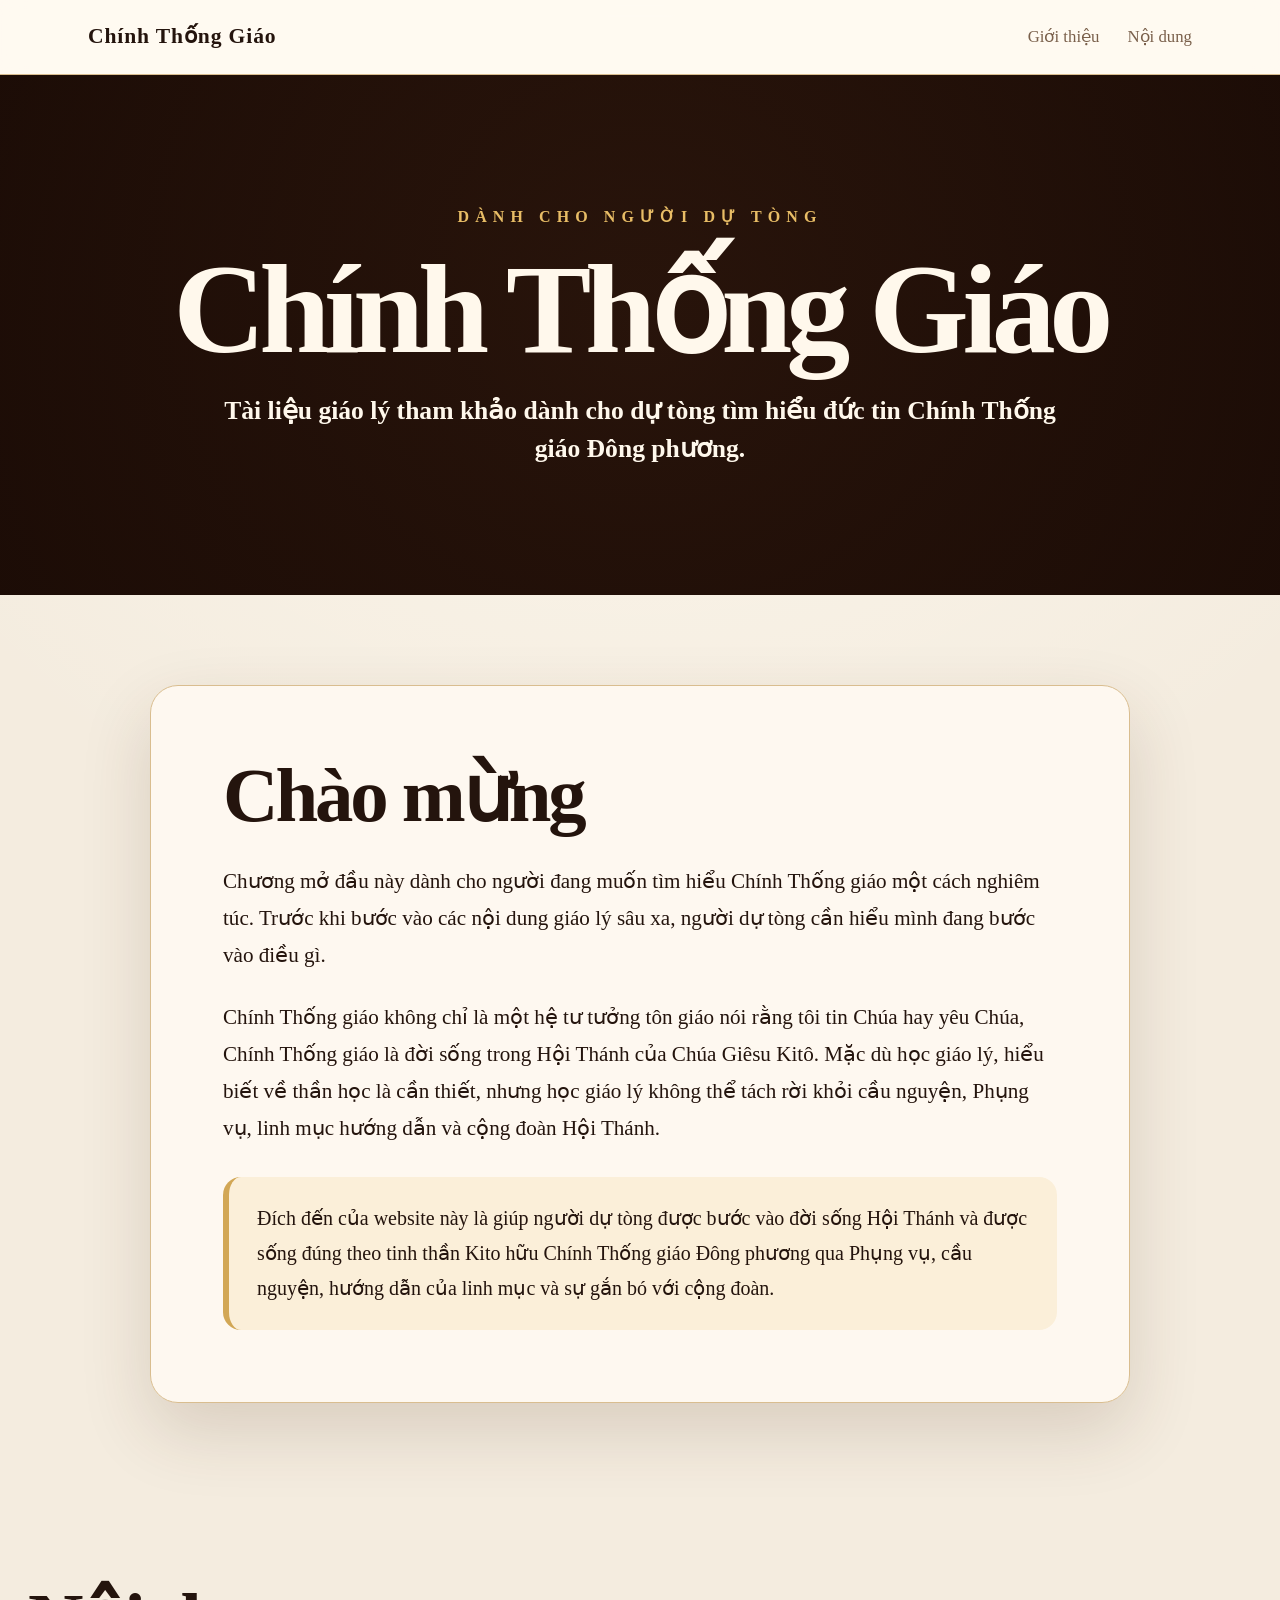
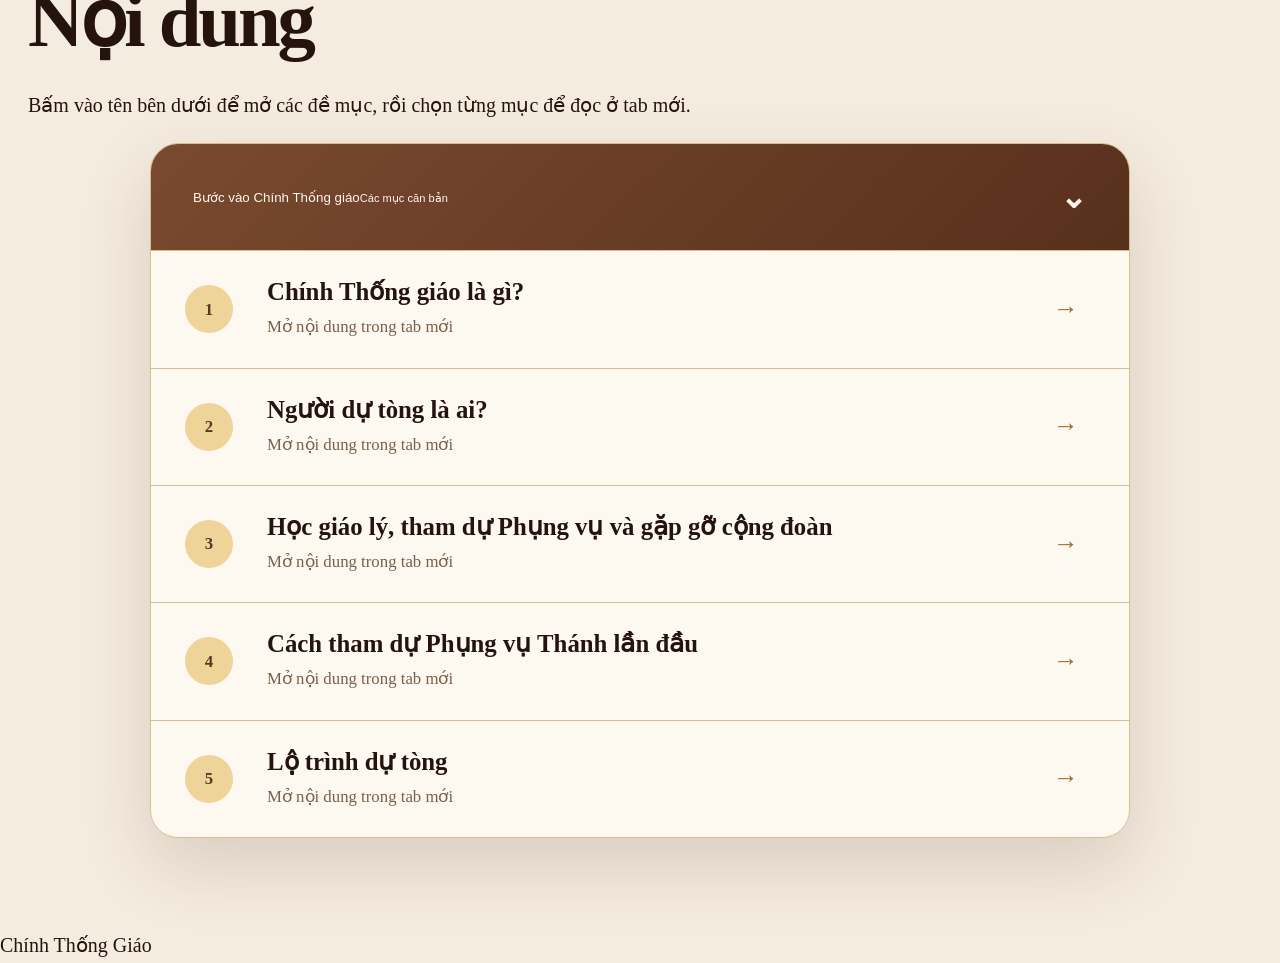
==== commit de61fd49: "Revert table of contents animation" ====
--- a/index.html
+++ b/index.html
@@ -36,7 +36,7 @@
             </div>
         </section>
         <section id="noi-dung" class="section">
-            <h2>Mục lục</h2>
+            <h2>Nội dung</h2>
             <p class="lead">Bấm vào tên bên dưới để mở các đề mục, rồi chọn từng mục để đọc ở tab mới.</p>
             <div class="chapter-block open"><button class="chapter-toggle" type="button"><span>Bước vào Chính Thống
                         giáo<small>Các mục căn bản</small></span><span class="chevron">⌄</span></button>
--- a/style.css
+++ b/style.css
@@ -161,148 +161,105 @@
   font-size: 1.25rem;
 }
 
-/* TABLE OF CONTENTS */
-
-#noi-dung h2 {
-  margin: 0 0 16px;
-  font-family: "Times New Roman", Times, serif;
-  font-size: clamp(2.8rem, 5vw, 4.4rem);
-  line-height: 1.05;
-  font-weight: 700;
-  letter-spacing: -0.02em;
-  color: var(--ink);
-}
-
-#noi-dung .lead {
-  margin-bottom: 34px;
-  font-size: 1.28rem;
-  color: #4f3728;
-}
+/* CONTENT / TABLE OF CONTENTS */
 
 .chapter-block {
   max-width: 980px;
   margin: 0 auto;
   overflow: hidden;
-  background: rgba(255, 250, 242, 0.96);
+  background: rgba(255, 250, 242, 0.94);
   border: 1px solid var(--border);
-  border-radius: 22px;
-  box-shadow: 0 22px 52px rgba(72, 45, 25, 0.13);
+  border-radius: 28px;
+  box-shadow: 0 28px 70px rgba(72, 45, 25, 0.16);
 }
 
 .chapter-toggle {
   width: 100%;
-  padding: 28px 36px;
+  padding: 34px 42px;
   display: flex;
   align-items: center;
   justify-content: space-between;
-  background: linear-gradient(135deg, #6a3d25, #482615);
+  background: linear-gradient(135deg, #7a4a2f, #57301c);
   color: #fff7eb;
   border: 0;
   cursor: pointer;
   text-align: left;
 }
 
-.chapter-toggle:hover {
-  background: linear-gradient(135deg, #74472d, #52301c);
-}
-
 .chapter-title {
   display: block;
   font-family: "Times New Roman", Times, serif;
-  font-size: clamp(2rem, 3.6vw, 3.2rem);
-  font-weight: 700;
-  line-height: 1.08;
-  letter-spacing: -0.02em;
+  font-size: clamp(2.2rem, 4vw, 3.6rem);
+  font-weight: 700;
+  line-height: 1.05;
+  letter-spacing: -0.03em;
 }
 
 .chapter-subtitle {
-  margin-top: 8px;
-  display: block;
-  color: #eccb8a;
-  font-size: 0.92rem;
-  font-weight: 700;
-  letter-spacing: 0.2em;
+  margin-top: 10px;
+  display: block;
+  color: #f3cf8a;
+  font-size: 1rem;
+  font-weight: 700;
+  letter-spacing: 0.18em;
   text-transform: uppercase;
 }
 
 .chevron {
-  font-size: 1.7rem;
-  font-weight: 700;
-  transition: transform 0.35s ease;
-}
-
-.chapter-block.open .chevron {
-  transform: rotate(180deg);
+  font-size: 2rem;
+  font-weight: 700;
 }
 
 .chapter-panel {
-  overflow: hidden;
-  max-height: 900px;
-  opacity: 1;
-  transition:
-    max-height 0.45s ease,
-    opacity 0.3s ease;
-}
-
-.chapter-block:not(.open) .chapter-panel {
-  max-height: 0;
-  opacity: 0;
+  display: block;
 }
 
 .lesson-link {
-  min-height: 104px;
-  padding: 24px 36px 24px 30px;
+  min-height: 110px;
+  padding: 26px 42px 26px 34px;
   display: grid;
-  grid-template-columns: 52px 1fr 30px;
-  gap: 22px;
+  grid-template-columns: 58px 1fr 34px;
+  gap: 24px;
   align-items: center;
   border-top: 1px solid var(--border);
-  transition:
-    background 0.22s ease,
-    padding-left 0.22s ease;
+  transition: background 0.2s ease, transform 0.2s ease;
 }
 
 .lesson-link:hover {
   background: #fbefd9;
-  padding-left: 38px;
+  transform: translateX(4px);
 }
 
 .lesson-number {
-  width: 44px;
-  height: 44px;
+  width: 48px;
+  height: 48px;
   display: grid;
   place-items: center;
   border-radius: 999px;
-  background: #ecd09a;
-  color: #51301d;
-  font-weight: 700;
-  font-size: 1rem;
+  background: #efd49a;
+  color: #5c351e;
+  font-weight: 700;
+  font-size: 1.05rem;
 }
 
 .lesson-title {
   display: block;
   font-family: "Times New Roman", Times, serif;
-  font-size: 1.45rem;
-  font-weight: 700;
-  line-height: 1.28;
-  color: #21120b;
+  font-size: 1.55rem;
+  font-weight: 700;
+  line-height: 1.25;
 }
 
 .lesson-meta {
   display: block;
-  margin-top: 2px;
+  margin-top: 4px;
   color: var(--muted);
-  font-size: 1rem;
+  font-size: 1.05rem;
 }
 
 .arrow {
-  color: #8f5f2d;
-  font-size: 1.45rem;
-  transition: transform 0.22s ease;
-}
-
-.lesson-link:hover .arrow {
-  transform: translateX(4px);
+  color: #9f6a32;
+  font-size: 1.6rem;
 }
 
 /* CONTENT PAGES */
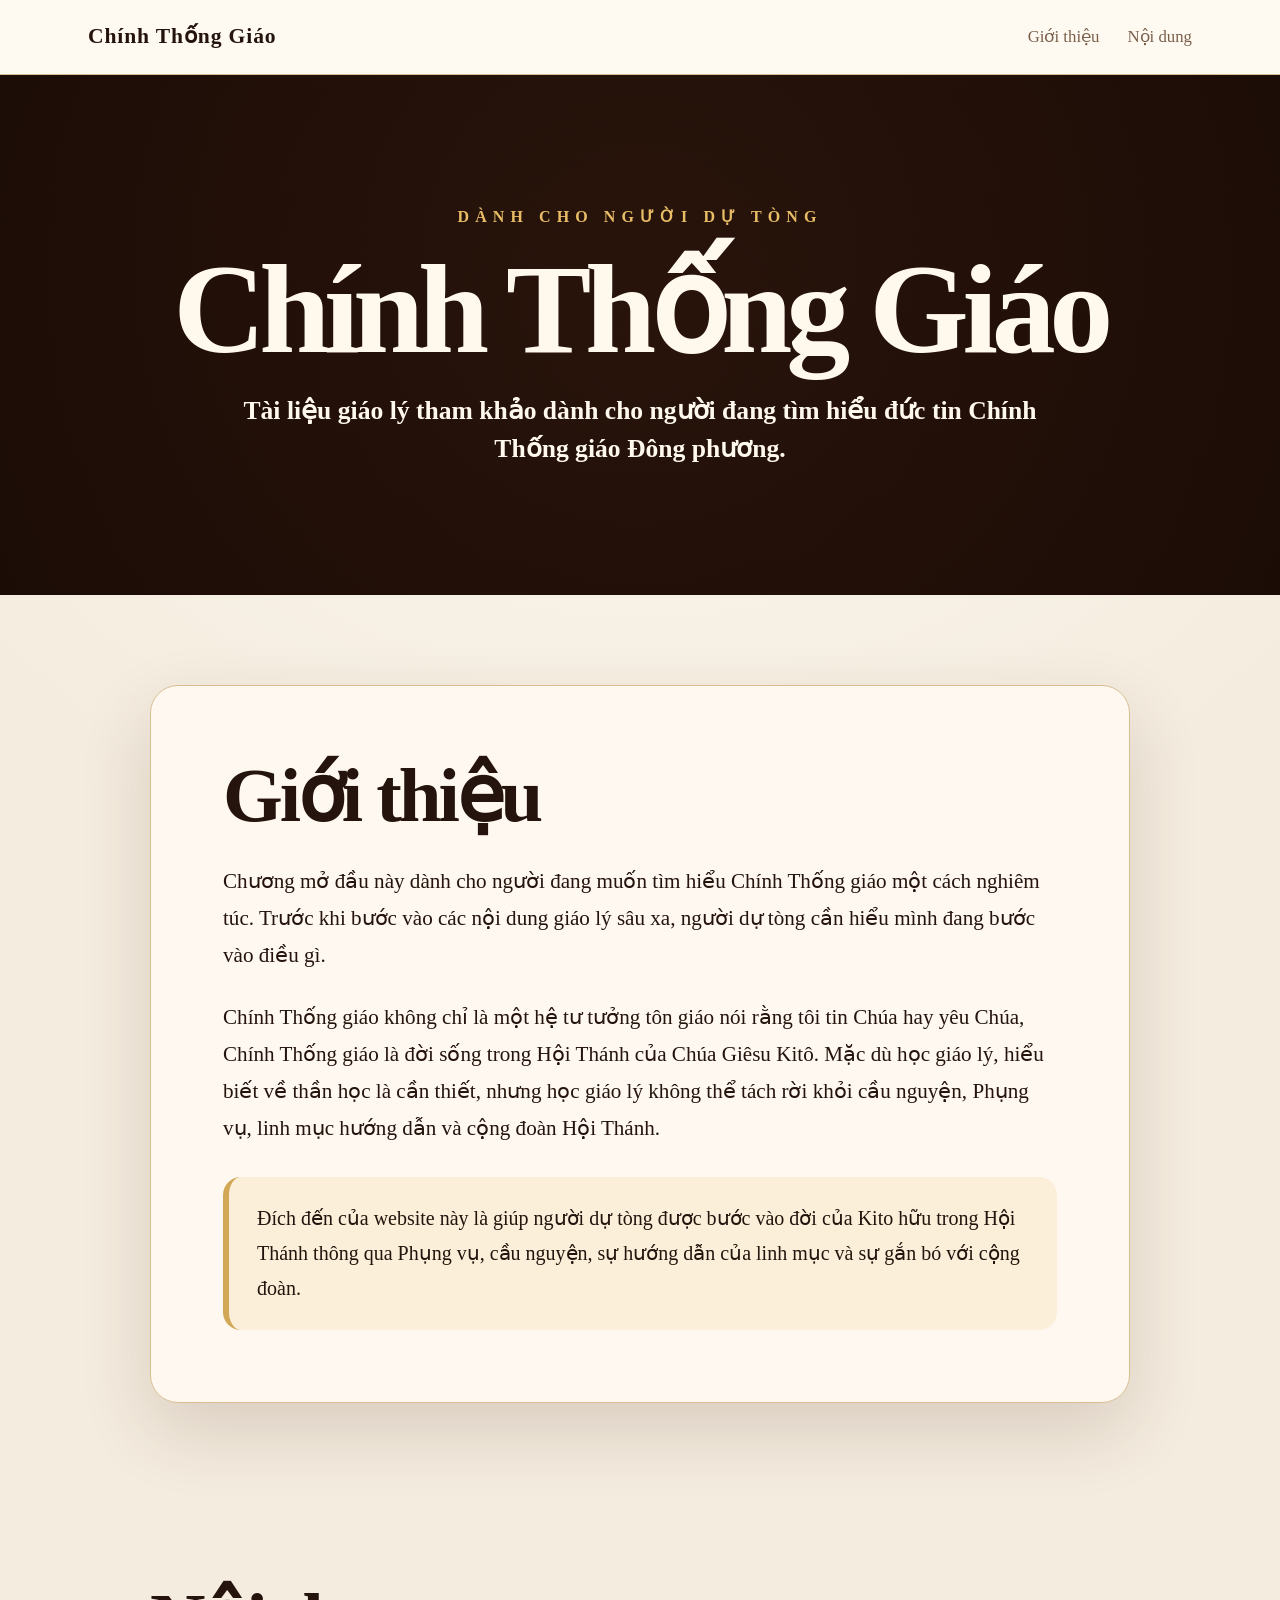
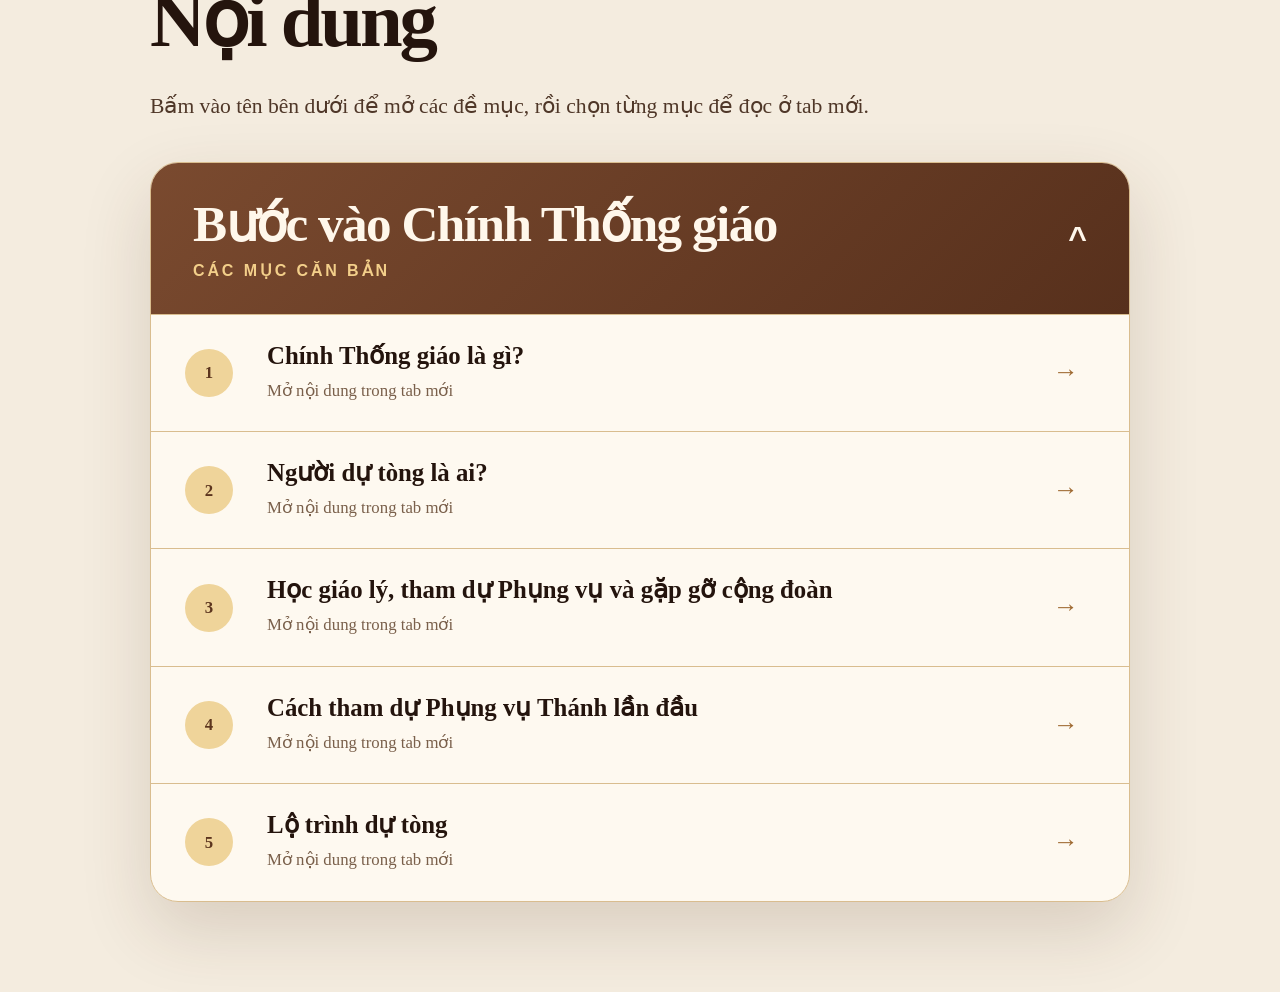
==== commit 6cd502f9: "Restore previous website layout" ====
--- a/index.html
+++ b/index.html
@@ -1,74 +1,160 @@
 <!DOCTYPE html>
 <html lang="vi">
-
-<head>
+  <head>
     <meta charset="UTF-8" />
     <meta name="viewport" content="width=device-width, initial-scale=1.0" />
     <title>Chính Thống Giáo</title>
     <link rel="stylesheet" href="style.css" />
-</head>
+  </head>
 
-<body>
+  <body>
     <header class="site-header">
-        <nav class="nav"><a class="brand" href="index.html">Chính Thống Giáo</a>
-            <div class="nav-links"><a href="#chao-mung">Giới thiệu</a><a href="#noi-dung">Nội dung</a></div>
-        </nav>
+      <nav class="nav">
+        <a class="brand" href="index.html">Chính Thống Giáo</a>
+
+        <div class="nav-links">
+          <a href="#gioi-thieu">Giới thiệu</a>
+          <a href="#noi-dung">Nội dung</a>
+        </div>
+      </nav>
     </header>
+
     <section class="hero">
-        <div class="hero-inner">
-            <div class="kicker">Dành cho người dự tòng</div>
-            <h1>Chính Thống Giáo</h1>
-            <p>Tài liệu giáo lý tham khảo dành cho dự tòng tìm hiểu đức tin Chính Thống giáo Đông phương.</p>
+      <div class="hero-inner">
+        <div class="kicker">Dành cho người dự tòng</div>
+        <h1>Chính Thống Giáo</h1>
+        <p>
+          Tài liệu giáo lý tham khảo dành cho người đang tìm hiểu đức tin
+          Chính Thống giáo Đông phương.
+        </p>
+      </div>
+    </section>
+
+    <main>
+      <section id="gioi-thieu" class="section">
+        <div class="paper">
+          <h2>Giới thiệu</h2>
+
+          <p class="lead">
+            Chương mở đầu này dành cho người đang muốn tìm hiểu Chính Thống
+            giáo một cách nghiêm túc. Trước khi bước vào các nội dung giáo lý
+            sâu xa, người dự tòng cần hiểu mình đang bước vào điều gì.
+          </p>
+
+          <p>
+            Chính Thống giáo không chỉ là một hệ tư tưởng tôn giáo nói rằng tôi
+            tin Chúa hay yêu Chúa, Chính Thống giáo là đời sống trong Hội Thánh
+            của Chúa Giêsu Kitô. Mặc dù học giáo lý, hiểu biết về thần học là
+            cần thiết, nhưng học giáo lý không thể tách rời khỏi cầu nguyện,
+            Phụng vụ, linh mục hướng dẫn và cộng đoàn Hội Thánh.
+          </p>
+
+          <div class="note">
+            Đích đến của website này là giúp người dự tòng được bước vào đời của Kito hữu trong
+            Hội Thánh thông qua Phụng vụ, cầu nguyện, sự hướng dẫn của linh mục
+            và sự gắn bó với cộng đoàn.
+          </div>
         </div>
-    </section>
-    <main>
-        <section id="chao-mung" class="section">
-            <div class="paper">
-                <h2>Chào mừng</h2>
-                <p class='lead'>Chương mở đầu này dành cho người đang muốn tìm hiểu Chính Thống giáo một cách nghiêm
-                    túc. Trước khi bước vào các nội dung giáo lý sâu xa, người dự tòng cần hiểu mình đang bước vào điều
-                    gì.</p>
-                <p>Chính Thống giáo không chỉ là một hệ tư tưởng tôn giáo nói rằng tôi tin Chúa hay yêu Chúa, Chính
-                    Thống giáo là đời sống trong Hội Thánh của Chúa Giêsu Kitô. Mặc dù học giáo lý, hiểu biết về thần
-                    học là cần thiết, nhưng học giáo lý không thể tách rời khỏi cầu nguyện, Phụng vụ, linh mục hướng dẫn
-                    và cộng đoàn Hội Thánh.</p>
-                <div class="note">Đích đến của website này là giúp người dự tòng được bước vào đời sống Hội Thánh và được sống đúng theo tinh thần Kito hữu Chính Thống giáo Đông phương qua Phụng vụ, cầu nguyện, hướng dẫn của linh mục và sự gắn bó với cộng đoàn.</div>
+      </section>
+
+      <section id="noi-dung" class="section">
+        <div class="toc-wrapper">
+          <h2>Nội dung</h2>
+
+          <p class="lead">
+            Bấm vào tên bên dưới để mở các đề mục, rồi chọn từng mục để đọc ở
+            tab mới.
+          </p>
+
+          <div class="chapter-block open">
+            <button class="chapter-toggle" type="button">
+              <span>
+                <span class="chapter-title">Bước vào Chính Thống giáo</span>
+                <span class="chapter-subtitle">Các mục căn bản</span>
+              </span>
+              <span class="chevron">^</span>
+            </button>
+
+            <div class="chapter-panel">
+              <a
+                class="lesson-link"
+                href="buoc-vao-chinh-thong-giao/chinh-thong-giao-la-gi.html"
+                target="_blank"
+                rel="noopener"
+              >
+                <span class="lesson-number">1</span>
+                <span>
+                  <span class="lesson-title">Chính Thống giáo là gì?</span>
+                  <span class="lesson-meta">Mở nội dung trong tab mới</span>
+                </span>
+                <span class="arrow">→</span>
+              </a>
+
+              <a
+                class="lesson-link"
+                href="buoc-vao-chinh-thong-giao/nguoi-du-tong-la-ai.html"
+                target="_blank"
+                rel="noopener"
+              >
+                <span class="lesson-number">2</span>
+                <span>
+                  <span class="lesson-title">Người dự tòng là ai?</span>
+                  <span class="lesson-meta">Mở nội dung trong tab mới</span>
+                </span>
+                <span class="arrow">→</span>
+              </a>
+
+              <a
+                class="lesson-link"
+                href="buoc-vao-chinh-thong-giao/hoc-giao-ly-phung-vu-va-gap-go-cong-doan.html"
+                target="_blank"
+                rel="noopener"
+              >
+                <span class="lesson-number">3</span>
+                <span>
+                  <span class="lesson-title">
+                    Học giáo lý, tham dự Phụng vụ và gặp gỡ cộng đoàn
+                  </span>
+                  <span class="lesson-meta">Mở nội dung trong tab mới</span>
+                </span>
+                <span class="arrow">→</span>
+              </a>
+
+              <a
+                class="lesson-link"
+                href="buoc-vao-chinh-thong-giao/cach-tham-du-phung-vu-thanh-lan-dau.html"
+                target="_blank"
+                rel="noopener"
+              >
+                <span class="lesson-number">4</span>
+                <span>
+                  <span class="lesson-title">
+                    Cách tham dự Phụng vụ Thánh lần đầu
+                  </span>
+                  <span class="lesson-meta">Mở nội dung trong tab mới</span>
+                </span>
+                <span class="arrow">→</span>
+              </a>
+
+              <a
+                class="lesson-link"
+                href="buoc-vao-chinh-thong-giao/lo-trinh-du-tong.html"
+                target="_blank"
+                rel="noopener"
+              >
+                <span class="lesson-number">5</span>
+                <span>
+                  <span class="lesson-title">Lộ trình dự tòng</span>
+                  <span class="lesson-meta">Mở nội dung trong tab mới</span>
+                </span>
+                <span class="arrow">→</span>
+              </a>
             </div>
-        </section>
-        <section id="noi-dung" class="section">
-            <h2>Nội dung</h2>
-            <p class="lead">Bấm vào tên bên dưới để mở các đề mục, rồi chọn từng mục để đọc ở tab mới.</p>
-            <div class="chapter-block open"><button class="chapter-toggle" type="button"><span>Bước vào Chính Thống
-                        giáo<small>Các mục căn bản</small></span><span class="chevron">⌄</span></button>
-                <div class="chapter-panel"><a class="lesson-link"
-                        href="buoc-vao-chinh-thong-giao/chinh-thong-giao-la-gi.html" target="_blank"
-                        rel="noopener"><span class="lesson-number">1</span><span><span class="lesson-title">Chính Thống
-                                giáo là gì?</span><span class="lesson-meta">Mở nội dung trong tab mới</span></span><span
-                            class="arrow">→</span></a>
-                    <a class="lesson-link" href="buoc-vao-chinh-thong-giao/nguoi-du-tong-la-ai.html" target="_blank"
-                        rel="noopener"><span class="lesson-number">2</span><span><span class="lesson-title">Người dự
-                                tòng là ai?</span><span class="lesson-meta">Mở nội dung trong tab mới</span></span><span
-                            class="arrow">→</span></a>
-                    <a class="lesson-link"
-                        href="buoc-vao-chinh-thong-giao/hoc-giao-ly-phung-vu-va-gap-go-cong-doan.html" target="_blank"
-                        rel="noopener"><span class="lesson-number">3</span><span><span class="lesson-title">Học giáo lý,
-                                tham dự Phụng vụ và gặp gỡ cộng đoàn</span><span class="lesson-meta">Mở nội dung trong
-                                tab mới</span></span><span class="arrow">→</span></a>
-                    <a class="lesson-link" href="buoc-vao-chinh-thong-giao/cach-tham-du-phung-vu-thanh-lan-dau.html"
-                        target="_blank" rel="noopener"><span class="lesson-number">4</span><span><span
-                                class="lesson-title">Cách tham dự Phụng vụ Thánh lần đầu</span><span
-                                class="lesson-meta">Mở nội dung trong tab mới</span></span><span
-                            class="arrow">→</span></a>
-                    <a class="lesson-link" href="buoc-vao-chinh-thong-giao/lo-trinh-du-tong.html" target="_blank"
-                        rel="noopener"><span class="lesson-number">5</span><span><span class="lesson-title">Lộ trình dự
-                                tòng</span><span class="lesson-meta">Mở nội dung trong tab mới</span></span><span
-                            class="arrow">→</span></a>
-                </div>
-            </div>
-        </section>
+          </div>
+        </div>
+      </section>
     </main>
-    <footer class="footer">Chính Thống Giáo</footer>
+
     <script src="script.js"></script>
-</body>
-
+  </body>
 </html>
--- a/style.css
+++ b/style.css
@@ -162,6 +162,21 @@
 }
 
 /* CONTENT / TABLE OF CONTENTS */
+
+.toc-wrapper {
+  max-width: 980px;
+  margin: 0 auto;
+}
+
+.toc-wrapper > h2 {
+  margin-bottom: 20px;
+}
+
+.toc-wrapper > .lead {
+  margin: 0 0 36px;
+  font-size: 1.35rem;
+  color: #4f3728;
+}
 
 .chapter-block {
   max-width: 980px;
@@ -222,7 +237,9 @@
   gap: 24px;
   align-items: center;
   border-top: 1px solid var(--border);
-  transition: background 0.2s ease, transform 0.2s ease;
+  transition:
+    background 0.2s ease,
+    transform 0.2s ease;
 }
 
 .lesson-link:hover {
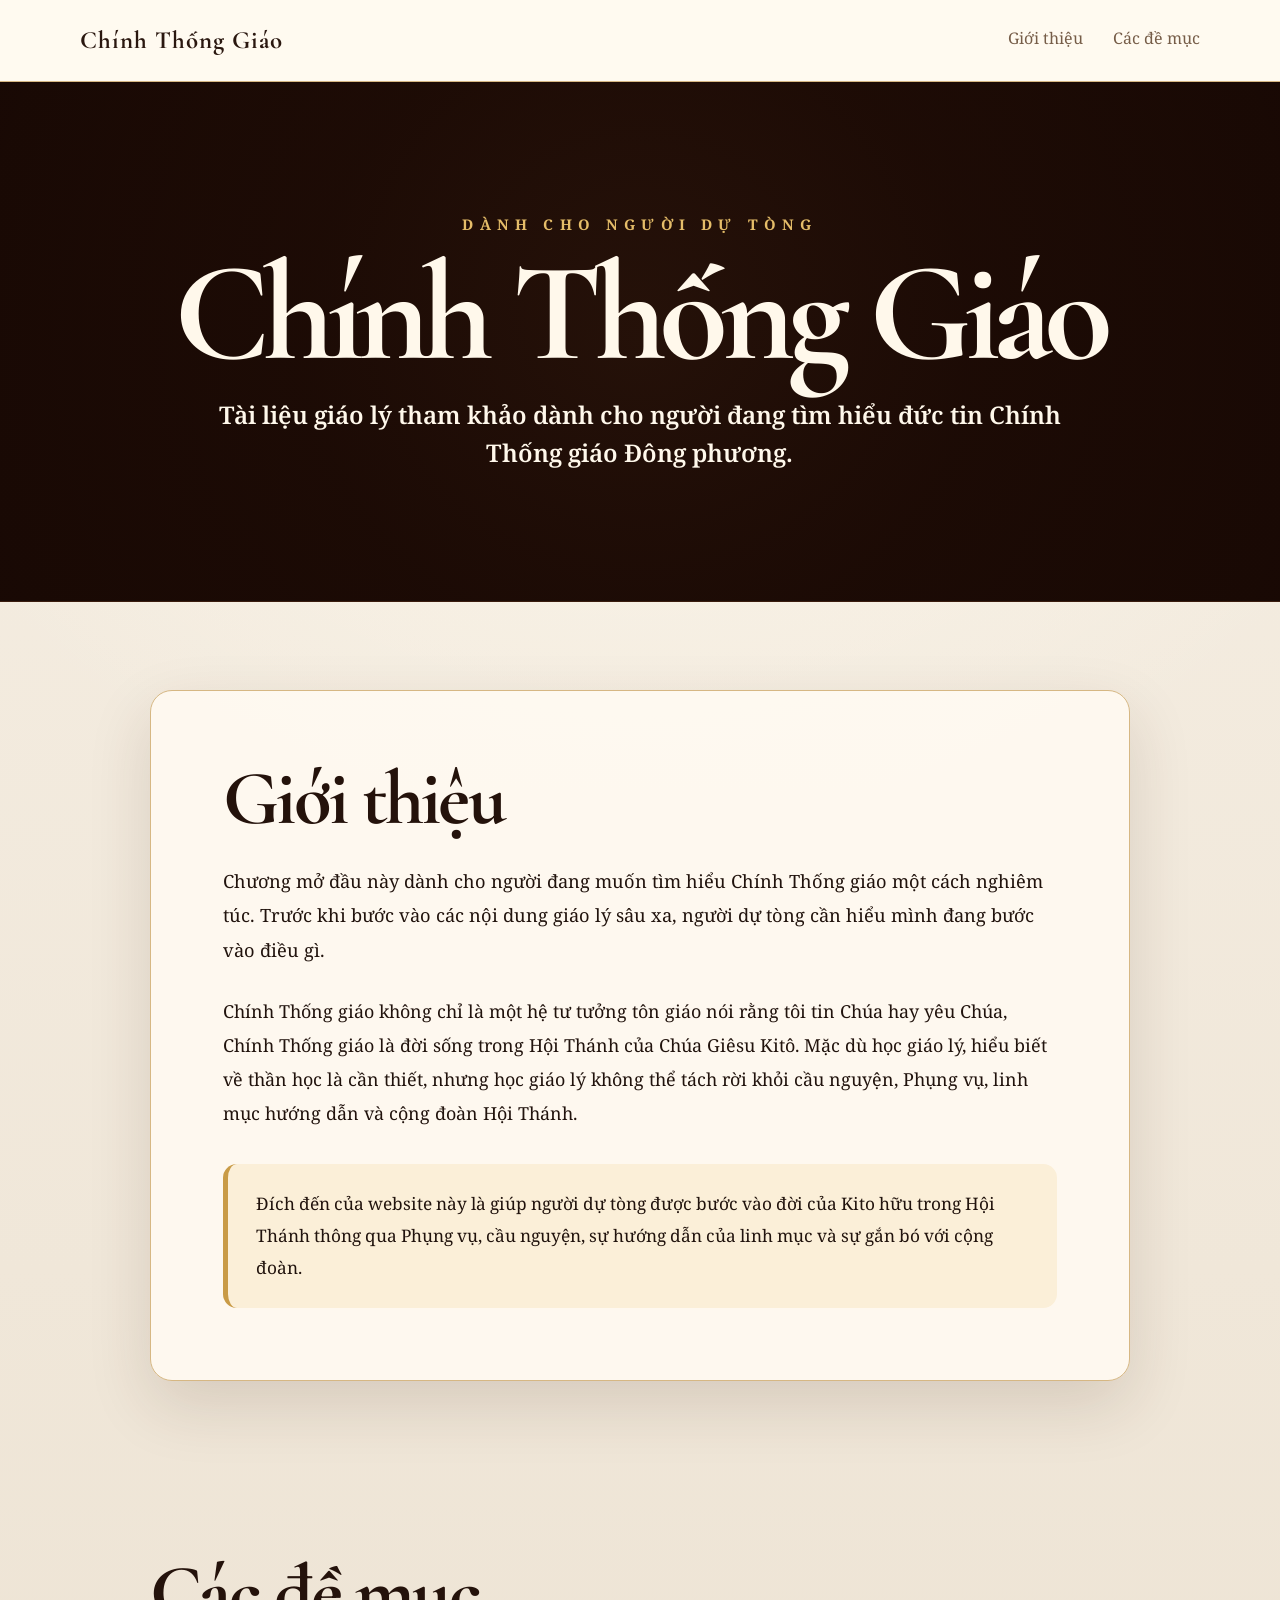
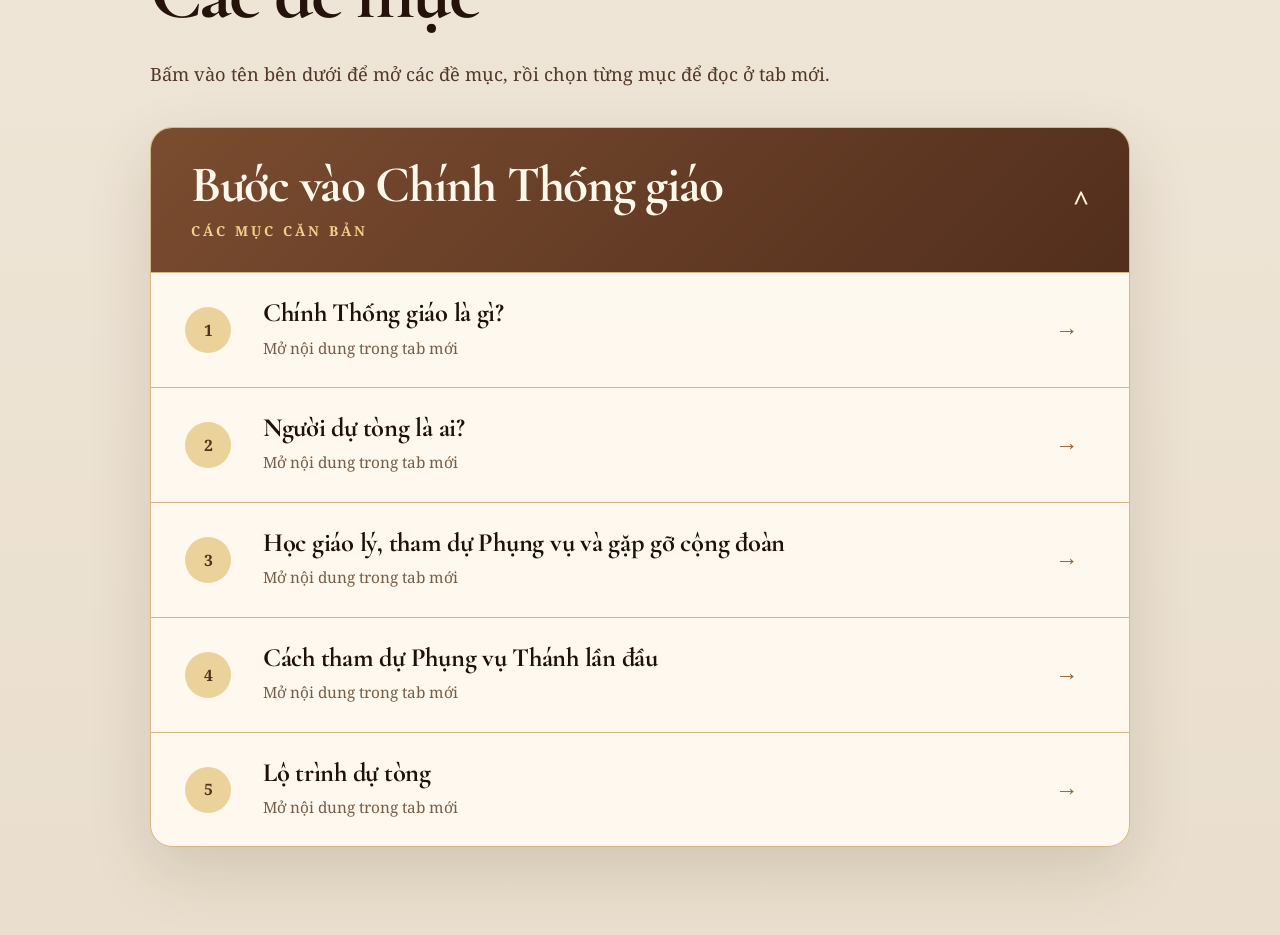
==== commit f34107a7: "Improve typography and section title" ====
--- a/index.html
+++ b/index.html
@@ -14,7 +14,7 @@
 
         <div class="nav-links">
           <a href="#gioi-thieu">Giới thiệu</a>
-          <a href="#noi-dung">Nội dung</a>
+          <a href="#noi-dung">Các đề mục</a>
         </div>
       </nav>
     </header>
@@ -59,7 +59,7 @@
 
       <section id="noi-dung" class="section">
         <div class="toc-wrapper">
-          <h2>Nội dung</h2>
+          <h2>Các đề mục</h2>
 
           <p class="lead">
             Bấm vào tên bên dưới để mở các đề mục, rồi chọn từng mục để đọc ở
--- a/style.css
+++ b/style.css
@@ -1,12 +1,17 @@
+@import url("https://fonts.googleapis.com/css2?family=Cormorant+Garamond:wght@500;600;700&family=Noto+Serif:wght@400;500;600;700&display=swap");
+
 :root {
-  --bg: #f4ecdf;
-  --paper: #fffaf2;
-  --ink: #24140d;
-  --muted: #7a604b;
-  --brown: #5a341f;
-  --brown-dark: #2b160d;
-  --gold: #d2a755;
-  --border: #d9bd8f;
+  --bg: #efe6d7;
+  --paper: #fffaf1;
+  --paper-soft: #f8efdf;
+  --ink: #21130d;
+  --muted: #765d48;
+  --brown: #5b341f;
+  --brown-dark: #1d0d07;
+  --brown-mid: #70432a;
+  --gold: #c99b46;
+  --gold-soft: #ead29a;
+  --border: #d6b783;
 }
 
 * {
@@ -19,13 +24,13 @@
 
 body {
   margin: 0;
+  color: var(--ink);
   background:
-    radial-gradient(circle at top, rgba(255, 250, 240, 0.95), transparent 35%),
-    var(--bg);
-  color: var(--ink);
-  font-family: "Times New Roman", Times, serif;
-  font-size: 20px;
-  line-height: 1.75;
+    radial-gradient(circle at top center, rgba(255, 250, 239, 0.95), transparent 34%),
+    linear-gradient(180deg, #f6efe4 0%, #eadfce 100%);
+  font-family: "Noto Serif", Georgia, serif;
+  font-size: 19px;
+  line-height: 1.8;
 }
 
 a {
@@ -39,36 +44,58 @@
   position: sticky;
   top: 0;
   z-index: 20;
-  background: rgba(255, 250, 242, 0.94);
+  background: rgba(255, 250, 241, 0.94);
   border-bottom: 1px solid var(--border);
   backdrop-filter: blur(10px);
 }
 
 .nav {
-  max-width: 1160px;
+  max-width: 1180px;
   margin: 0 auto;
-  padding: 18px 28px;
+  padding: 18px 30px;
   display: flex;
   align-items: center;
   justify-content: space-between;
 }
 
 .brand {
-  font-family: "Times New Roman", Times, serif;
-  font-size: 1.35rem;
+  font-family: "Cormorant Garamond", Georgia, serif;
+  font-size: 1.55rem;
   font-weight: 700;
   letter-spacing: 0.04em;
+  color: #2a170f;
 }
 
 .nav-links {
   display: flex;
-  gap: 28px;
+  gap: 30px;
   color: var(--muted);
-  font-size: 1.05rem;
+  font-family: "Noto Serif", Georgia, serif;
+  font-size: 1rem;
+}
+
+.nav-links a {
+  position: relative;
+  padding-bottom: 4px;
 }
 
 .nav-links a:hover {
   color: var(--ink);
+}
+
+.nav-links a::after {
+  content: "";
+  position: absolute;
+  left: 0;
+  bottom: 0;
+  width: 0;
+  height: 1px;
+  background: var(--gold);
+  transition: width 0.2s ease;
+}
+
+.nav-links a:hover::after {
+  width: 100%;
 }
 
 /* HERO */
@@ -79,10 +106,11 @@
   place-items: center;
   text-align: center;
   padding: 90px 28px;
-  color: #fff8ec;
+  color: #fff8eb;
   background:
-    linear-gradient(rgba(28, 12, 6, 0.82), rgba(28, 12, 6, 0.88)),
-    radial-gradient(circle at center, #6b3f25, #1e0f08);
+    linear-gradient(rgba(25, 9, 4, 0.84), rgba(25, 9, 4, 0.9)),
+    radial-gradient(circle at center, #754729 0%, #32170c 48%, #170804 100%);
+  border-bottom: 1px solid #3a1c0e;
 }
 
 .hero-inner {
@@ -90,75 +118,79 @@
 }
 
 .kicker {
-  color: #e8bd66;
-  font-size: 1rem;
-  font-weight: 700;
-  letter-spacing: 0.38em;
+  color: #e5bd69;
+  font-family: "Noto Serif", Georgia, serif;
+  font-size: 0.92rem;
+  font-weight: 700;
+  letter-spacing: 0.42em;
   text-transform: uppercase;
 }
 
 .hero h1 {
-  margin: 18px 0 22px;
-  font-family: "Times New Roman", Times, serif;
-  font-size: clamp(4.2rem, 10vw, 8.6rem);
-  line-height: 0.95;
-  font-weight: 700;
-  letter-spacing: -0.05em;
+  margin: 16px 0 22px;
+  font-family: "Cormorant Garamond", Georgia, serif;
+  font-size: clamp(4.8rem, 11vw, 9rem);
+  line-height: 0.86;
+  font-weight: 700;
+  letter-spacing: -0.055em;
 }
 
 .hero p {
-  max-width: 850px;
+  max-width: 860px;
   margin: 0 auto;
-  font-size: clamp(1.35rem, 2vw, 1.8rem);
+  font-family: "Noto Serif", Georgia, serif;
+  font-size: clamp(1.25rem, 1.9vw, 1.65rem);
   font-weight: 600;
-  line-height: 1.45;
+  line-height: 1.55;
 }
 
 /* SECTIONS */
 
 .section {
-  padding: 90px 28px;
+  padding: 88px 28px;
 }
 
 .paper {
   max-width: 980px;
   margin: 0 auto;
-  padding: clamp(34px, 6vw, 72px);
-  background: rgba(255, 250, 242, 0.9);
+  padding: clamp(38px, 6vw, 72px);
+  background: rgba(255, 250, 241, 0.92);
   border: 1px solid var(--border);
-  border-radius: 28px;
-  box-shadow: 0 28px 70px rgba(72, 45, 25, 0.16);
+  border-radius: 22px;
+  box-shadow: 0 24px 64px rgba(62, 36, 19, 0.14);
 }
 
 .paper h2,
 .section h2,
 #noi-dung h2 {
   margin: 0 0 28px;
-  font-family: "Times New Roman", Times, serif;
-  font-size: clamp(3rem, 6vw, 5.2rem);
-  line-height: 1;
-  font-weight: 700;
-  letter-spacing: -0.04em;
-  color: var(--ink);
+  font-family: "Cormorant Garamond", Georgia, serif;
+  font-size: clamp(3.2rem, 6vw, 5.2rem);
+  line-height: 0.95;
+  font-weight: 700;
+  letter-spacing: -0.035em;
+  color: #24120b;
 }
 
 .paper p {
   margin: 0 0 26px;
-  font-size: 1.32rem;
+  font-size: 1.12rem;
+  line-height: 1.9;
 }
 
 .paper .lead {
-  font-size: 1.32rem;
-  line-height: 1.75;
+  font-size: 1.14rem;
+  line-height: 1.9;
 }
 
 .note {
-  margin-top: 30px;
+  margin-top: 34px;
   padding: 24px 28px;
-  background: #fbefd9;
-  border-left: 6px solid var(--gold);
-  border-radius: 18px;
-  font-size: 1.25rem;
+  background: #fbefd8;
+  border-left: 5px solid var(--gold);
+  border-radius: 14px;
+  font-size: 1.08rem;
+  line-height: 1.85;
 }
 
 /* CONTENT / TABLE OF CONTENTS */
@@ -169,60 +201,71 @@
 }
 
 .toc-wrapper > h2 {
-  margin-bottom: 20px;
+  margin-bottom: 18px;
 }
 
 .toc-wrapper > .lead {
   margin: 0 0 36px;
-  font-size: 1.35rem;
-  color: #4f3728;
+  max-width: 760px;
+  color: #513827;
+  font-size: 1.14rem;
+  line-height: 1.85;
 }
 
 .chapter-block {
   max-width: 980px;
   margin: 0 auto;
   overflow: hidden;
-  background: rgba(255, 250, 242, 0.94);
+  background: rgba(255, 250, 241, 0.95);
   border: 1px solid var(--border);
-  border-radius: 28px;
-  box-shadow: 0 28px 70px rgba(72, 45, 25, 0.16);
+  border-radius: 22px;
+  box-shadow: 0 24px 64px rgba(62, 36, 19, 0.14);
 }
 
 .chapter-toggle {
   width: 100%;
-  padding: 34px 42px;
+  padding: 32px 40px;
   display: flex;
   align-items: center;
   justify-content: space-between;
-  background: linear-gradient(135deg, #7a4a2f, #57301c);
-  color: #fff7eb;
+  background:
+    linear-gradient(135deg, rgba(120, 73, 44, 0.98), rgba(78, 42, 24, 0.98));
+  color: #fff8eb;
   border: 0;
   cursor: pointer;
   text-align: left;
 }
 
+.chapter-toggle:hover {
+  background:
+    linear-gradient(135deg, rgba(129, 80, 49, 0.98), rgba(86, 48, 29, 0.98));
+}
+
 .chapter-title {
   display: block;
-  font-family: "Times New Roman", Times, serif;
-  font-size: clamp(2.2rem, 4vw, 3.6rem);
-  font-weight: 700;
-  line-height: 1.05;
-  letter-spacing: -0.03em;
+  font-family: "Cormorant Garamond", Georgia, serif;
+  font-size: clamp(2.25rem, 4vw, 3.45rem);
+  font-weight: 700;
+  line-height: 1;
+  letter-spacing: -0.025em;
 }
 
 .chapter-subtitle {
   margin-top: 10px;
   display: block;
-  color: #f3cf8a;
-  font-size: 1rem;
-  font-weight: 700;
-  letter-spacing: 0.18em;
+  color: #f2d08c;
+  font-family: "Noto Serif", Georgia, serif;
+  font-size: 0.86rem;
+  font-weight: 700;
+  letter-spacing: 0.22em;
   text-transform: uppercase;
 }
 
 .chevron {
-  font-size: 2rem;
-  font-weight: 700;
+  font-family: "Noto Serif", Georgia, serif;
+  font-size: 1.8rem;
+  font-weight: 700;
+  color: #fff1d2;
 }
 
 .chapter-panel {
@@ -230,53 +273,56 @@
 }
 
 .lesson-link {
-  min-height: 110px;
-  padding: 26px 42px 26px 34px;
+  min-height: 106px;
+  padding: 25px 40px 25px 34px;
   display: grid;
-  grid-template-columns: 58px 1fr 34px;
+  grid-template-columns: 54px 1fr 34px;
   gap: 24px;
   align-items: center;
   border-top: 1px solid var(--border);
   transition:
-    background 0.2s ease,
-    transform 0.2s ease;
+    background 0.18s ease,
+    transform 0.18s ease;
 }
 
 .lesson-link:hover {
-  background: #fbefd9;
-  transform: translateX(4px);
+  background: #fbefd8;
+  transform: translateX(3px);
 }
 
 .lesson-number {
-  width: 48px;
-  height: 48px;
+  width: 46px;
+  height: 46px;
   display: grid;
   place-items: center;
   border-radius: 999px;
-  background: #efd49a;
-  color: #5c351e;
-  font-weight: 700;
-  font-size: 1.05rem;
+  background: var(--gold-soft);
+  color: #54301b;
+  font-family: "Noto Serif", Georgia, serif;
+  font-weight: 700;
+  font-size: 0.98rem;
 }
 
 .lesson-title {
   display: block;
-  font-family: "Times New Roman", Times, serif;
-  font-size: 1.55rem;
-  font-weight: 700;
-  line-height: 1.25;
+  font-family: "Cormorant Garamond", Georgia, serif;
+  font-size: 1.65rem;
+  font-weight: 700;
+  line-height: 1.18;
+  letter-spacing: -0.01em;
+  color: #1f1009;
 }
 
 .lesson-meta {
   display: block;
-  margin-top: 4px;
+  margin-top: 5px;
   color: var(--muted);
-  font-size: 1.05rem;
+  font-size: 0.96rem;
 }
 
 .arrow {
-  color: #9f6a32;
-  font-size: 1.6rem;
+  color: #9b642e;
+  font-size: 1.45rem;
 }
 
 /* CONTENT PAGES */
@@ -288,24 +334,26 @@
 }
 
 .content-page article {
-  background: rgba(255, 250, 242, 0.92);
+  background: rgba(255, 250, 241, 0.94);
   border: 1px solid var(--border);
-  border-radius: 26px;
-  padding: clamp(34px, 6vw, 70px);
-  box-shadow: 0 28px 70px rgba(72, 45, 25, 0.14);
+  border-radius: 22px;
+  padding: clamp(38px, 6vw, 70px);
+  box-shadow: 0 24px 64px rgba(62, 36, 19, 0.14);
 }
 
 .content-page h1 {
-  font-family: "Times New Roman", Times, serif;
-  font-size: clamp(3rem, 6vw, 5.2rem);
-  line-height: 1;
-  letter-spacing: -0.04em;
   margin: 0 0 34px;
+  font-family: "Cormorant Garamond", Georgia, serif;
+  font-size: clamp(3.2rem, 6vw, 5.4rem);
+  line-height: 0.96;
+  font-weight: 700;
+  letter-spacing: -0.035em;
 }
 
 .content-page p {
-  font-size: 1.28rem;
   margin: 0 0 24px;
+  font-size: 1.08rem;
+  line-height: 1.9;
 }
 
 .back-link {
@@ -322,7 +370,7 @@
 
 @media (max-width: 720px) {
   body {
-    font-size: 18px;
+    font-size: 17px;
   }
 
   .nav {
@@ -330,35 +378,44 @@
   }
 
   .brand {
-    font-size: 1.15rem;
+    font-size: 1.25rem;
   }
 
   .nav-links {
     gap: 16px;
-    font-size: 0.95rem;
+    font-size: 0.92rem;
   }
 
   .hero {
-    min-height: 460px;
+    min-height: 440px;
     padding: 70px 20px;
   }
 
   .hero h1 {
-    font-size: clamp(3.4rem, 16vw, 5.5rem);
+    font-size: clamp(3.5rem, 16vw, 5.6rem);
+  }
+
+  .hero p {
+    font-size: 1.14rem;
   }
 
   .section {
-    padding: 54px 18px;
+    padding: 56px 18px;
   }
 
   .paper {
-    padding: 32px 24px;
-    border-radius: 22px;
+    padding: 34px 24px;
+    border-radius: 18px;
   }
 
   .paper p,
   .paper .lead {
-    font-size: 1.18rem;
+    font-size: 1.02rem;
+  }
+
+  .note {
+    font-size: 1rem;
+    padding: 20px 22px;
   }
 
   .chapter-toggle {
@@ -366,21 +423,21 @@
   }
 
   .lesson-link {
-    grid-template-columns: 44px 1fr 24px;
+    grid-template-columns: 42px 1fr 24px;
     gap: 16px;
     padding: 22px 20px;
   }
 
   .lesson-number {
-    width: 40px;
-    height: 40px;
+    width: 38px;
+    height: 38px;
   }
 
   .lesson-title {
-    font-size: 1.3rem;
+    font-size: 1.35rem;
   }
 
   .lesson-meta {
-    font-size: 0.95rem;
+    font-size: 0.9rem;
   }
 }
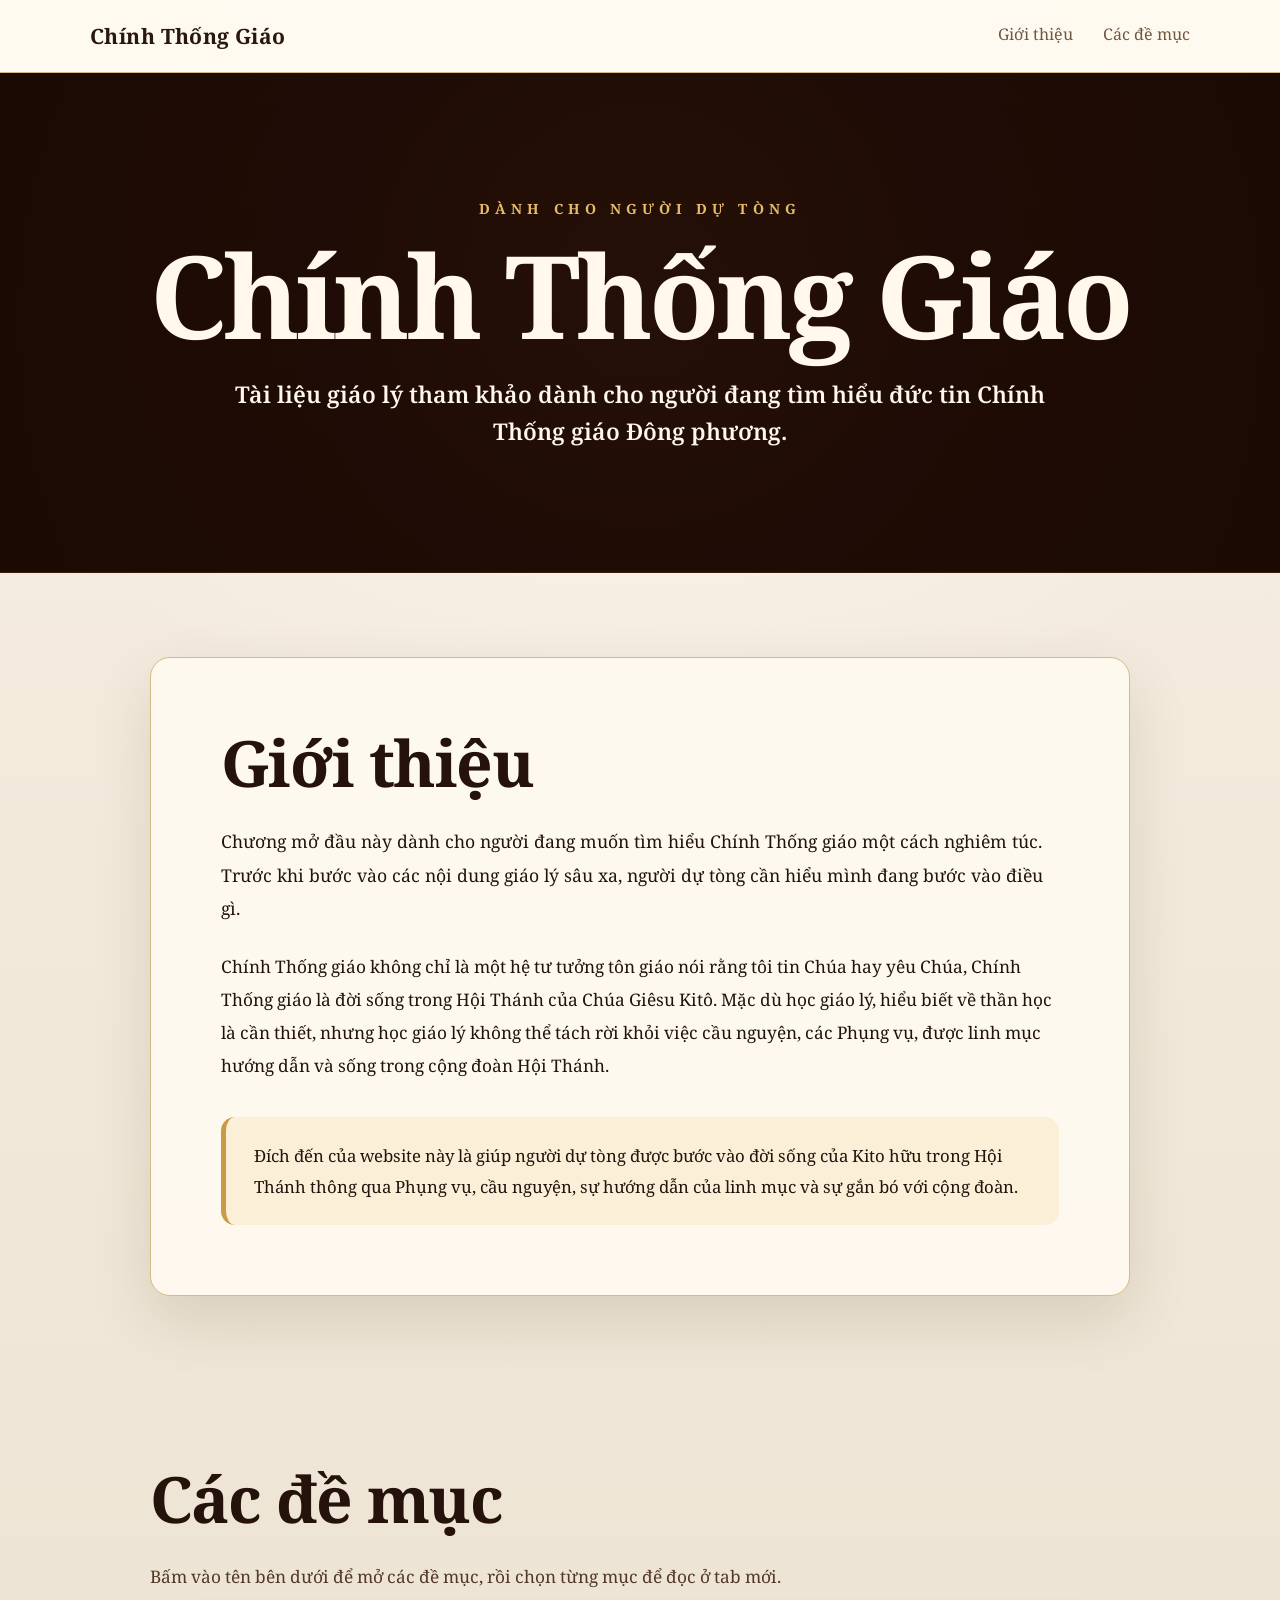
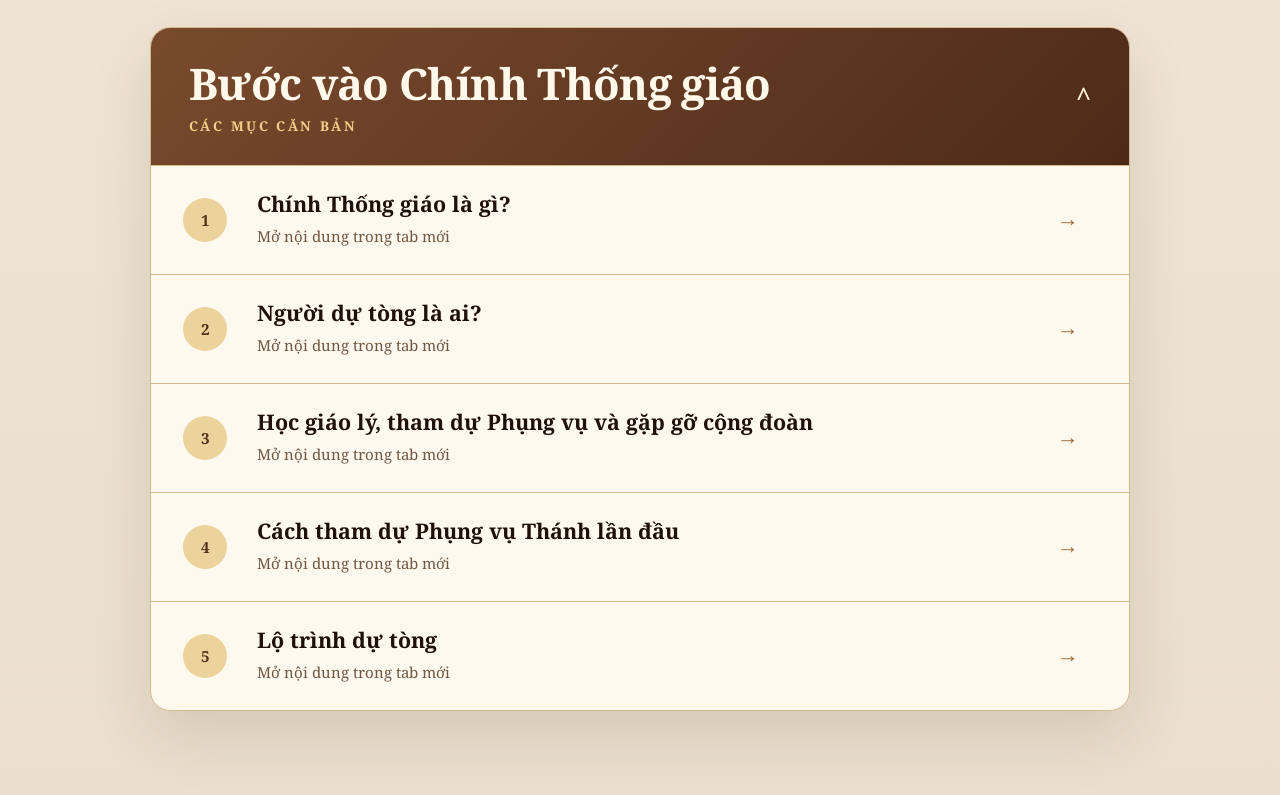
==== commit 36655935: "fix some shjet" ====
--- a/index.html
+++ b/index.html
@@ -45,12 +45,12 @@
             Chính Thống giáo không chỉ là một hệ tư tưởng tôn giáo nói rằng tôi
             tin Chúa hay yêu Chúa, Chính Thống giáo là đời sống trong Hội Thánh
             của Chúa Giêsu Kitô. Mặc dù học giáo lý, hiểu biết về thần học là
-            cần thiết, nhưng học giáo lý không thể tách rời khỏi cầu nguyện,
-            Phụng vụ, linh mục hướng dẫn và cộng đoàn Hội Thánh.
+            cần thiết, nhưng học giáo lý không thể tách rời khỏi việc cầu nguyện,
+            các Phụng vụ, được linh mục hướng dẫn và sống trong cộng đoàn Hội Thánh.
           </p>
 
           <div class="note">
-            Đích đến của website này là giúp người dự tòng được bước vào đời của Kito hữu trong
+            Đích đến của website này là giúp người dự tòng được bước vào đời sống của Kito hữu trong
             Hội Thánh thông qua Phụng vụ, cầu nguyện, sự hướng dẫn của linh mục
             và sự gắn bó với cộng đoàn.
           </div>
--- a/style.css
+++ b/style.css
@@ -1,17 +1,15 @@
-@import url("https://fonts.googleapis.com/css2?family=Cormorant+Garamond:wght@500;600;700&family=Noto+Serif:wght@400;500;600;700&display=swap");
+@import url("https://fonts.googleapis.com/css2?family=Noto+Serif:wght@400;500;600;700&display=swap");
 
 :root {
-  --bg: #efe6d7;
+  --bg: #efe6d8;
   --paper: #fffaf1;
-  --paper-soft: #f8efdf;
-  --ink: #21130d;
-  --muted: #765d48;
-  --brown: #5b341f;
-  --brown-dark: #1d0d07;
-  --brown-mid: #70432a;
+  --ink: #22140d;
+  --muted: #705741;
+  --brown: #5f3822;
+  --brown-dark: #1f0d06;
   --gold: #c99b46;
-  --gold-soft: #ead29a;
-  --border: #d6b783;
+  --gold-soft: #ecd39b;
+  --border: #d5b887;
 }
 
 * {
@@ -26,10 +24,10 @@
   margin: 0;
   color: var(--ink);
   background:
-    radial-gradient(circle at top center, rgba(255, 250, 239, 0.95), transparent 34%),
-    linear-gradient(180deg, #f6efe4 0%, #eadfce 100%);
-  font-family: "Noto Serif", Georgia, serif;
-  font-size: 19px;
+    radial-gradient(circle at top center, rgba(255, 250, 239, 0.95), transparent 32%),
+    linear-gradient(180deg, #f7efe3 0%, #eadfce 100%);
+  font-family: "Noto Serif", Georgia, "Times New Roman", serif;
+  font-size: 18px;
   line-height: 1.8;
 }
 
@@ -44,25 +42,24 @@
   position: sticky;
   top: 0;
   z-index: 20;
-  background: rgba(255, 250, 241, 0.94);
+  background: rgba(255, 250, 241, 0.96);
   border-bottom: 1px solid var(--border);
   backdrop-filter: blur(10px);
 }
 
 .nav {
-  max-width: 1180px;
-  margin: 0 auto;
-  padding: 18px 30px;
+  max-width: 1160px;
+  margin: 0 auto;
+  padding: 17px 30px;
   display: flex;
   align-items: center;
   justify-content: space-between;
 }
 
 .brand {
-  font-family: "Cormorant Garamond", Georgia, serif;
-  font-size: 1.55rem;
-  font-weight: 700;
-  letter-spacing: 0.04em;
+  font-size: 1.32rem;
+  font-weight: 700;
+  letter-spacing: 0.02em;
   color: #2a170f;
 }
 
@@ -70,7 +67,6 @@
   display: flex;
   gap: 30px;
   color: var(--muted);
-  font-family: "Noto Serif", Georgia, serif;
   font-size: 1rem;
 }
 
@@ -101,169 +97,161 @@
 /* HERO */
 
 .hero {
-  min-height: 520px;
+  min-height: 500px;
   display: grid;
   place-items: center;
   text-align: center;
-  padding: 90px 28px;
+  padding: 86px 28px;
   color: #fff8eb;
   background:
-    linear-gradient(rgba(25, 9, 4, 0.84), rgba(25, 9, 4, 0.9)),
-    radial-gradient(circle at center, #754729 0%, #32170c 48%, #170804 100%);
+    linear-gradient(rgba(28, 10, 4, 0.86), rgba(28, 10, 4, 0.92)),
+    radial-gradient(circle at center, #704225 0%, #32170c 48%, #170804 100%);
   border-bottom: 1px solid #3a1c0e;
 }
 
 .hero-inner {
-  max-width: 1100px;
+  max-width: 1060px;
 }
 
 .kicker {
-  color: #e5bd69;
-  font-family: "Noto Serif", Georgia, serif;
-  font-size: 0.92rem;
-  font-weight: 700;
-  letter-spacing: 0.42em;
+  color: #e6bd67;
+  font-size: 0.88rem;
+  font-weight: 700;
+  letter-spacing: 0.36em;
   text-transform: uppercase;
 }
 
 .hero h1 {
-  margin: 16px 0 22px;
-  font-family: "Cormorant Garamond", Georgia, serif;
-  font-size: clamp(4.8rem, 11vw, 9rem);
-  line-height: 0.86;
-  font-weight: 700;
-  letter-spacing: -0.055em;
+  margin: 18px 0 24px;
+  font-size: clamp(4rem, 9vw, 7.6rem);
+  line-height: 0.98;
+  font-weight: 700;
+  letter-spacing: -0.035em;
 }
 
 .hero p {
-  max-width: 860px;
-  margin: 0 auto;
-  font-family: "Noto Serif", Georgia, serif;
-  font-size: clamp(1.25rem, 1.9vw, 1.65rem);
+  max-width: 830px;
+  margin: 0 auto;
+  font-size: clamp(1.18rem, 1.8vw, 1.48rem);
   font-weight: 600;
-  line-height: 1.55;
-}
-
-/* SECTIONS */
+  line-height: 1.6;
+}
+
+/* MAIN SECTIONS */
 
 .section {
-  padding: 88px 28px;
+  padding: 84px 28px;
 }
 
 .paper {
   max-width: 980px;
   margin: 0 auto;
-  padding: clamp(38px, 6vw, 72px);
-  background: rgba(255, 250, 241, 0.92);
+  padding: clamp(38px, 6vw, 70px);
+  background: rgba(255, 250, 241, 0.94);
   border: 1px solid var(--border);
-  border-radius: 22px;
-  box-shadow: 0 24px 64px rgba(62, 36, 19, 0.14);
+  border-radius: 20px;
+  box-shadow: 0 24px 60px rgba(62, 36, 19, 0.13);
 }
 
 .paper h2,
 .section h2,
 #noi-dung h2 {
   margin: 0 0 28px;
-  font-family: "Cormorant Garamond", Georgia, serif;
-  font-size: clamp(3.2rem, 6vw, 5.2rem);
-  line-height: 0.95;
-  font-weight: 700;
-  letter-spacing: -0.035em;
   color: #24120b;
+  font-size: clamp(2.7rem, 5vw, 4.4rem);
+  line-height: 1.08;
+  font-weight: 700;
+  letter-spacing: -0.025em;
 }
 
 .paper p {
   margin: 0 0 26px;
-  font-size: 1.12rem;
+  font-size: 1.08rem;
   line-height: 1.9;
 }
 
 .paper .lead {
-  font-size: 1.14rem;
+  font-size: 1.1rem;
   line-height: 1.9;
 }
 
 .note {
   margin-top: 34px;
-  padding: 24px 28px;
+  padding: 23px 28px;
   background: #fbefd8;
   border-left: 5px solid var(--gold);
   border-radius: 14px;
+  font-size: 1.05rem;
+  line-height: 1.85;
+}
+
+/* TABLE OF CONTENTS */
+
+.toc-wrapper {
+  max-width: 980px;
+  margin: 0 auto;
+}
+
+.toc-wrapper > h2 {
+  margin-bottom: 16px;
+}
+
+.toc-wrapper > .lead {
+  margin: 0 0 34px;
+  max-width: 760px;
+  color: #513827;
   font-size: 1.08rem;
   line-height: 1.85;
 }
 
-/* CONTENT / TABLE OF CONTENTS */
-
-.toc-wrapper {
-  max-width: 980px;
-  margin: 0 auto;
-}
-
-.toc-wrapper > h2 {
-  margin-bottom: 18px;
-}
-
-.toc-wrapper > .lead {
-  margin: 0 0 36px;
-  max-width: 760px;
-  color: #513827;
-  font-size: 1.14rem;
-  line-height: 1.85;
-}
-
 .chapter-block {
   max-width: 980px;
   margin: 0 auto;
   overflow: hidden;
-  background: rgba(255, 250, 241, 0.95);
+  background: rgba(255, 250, 241, 0.96);
   border: 1px solid var(--border);
-  border-radius: 22px;
-  box-shadow: 0 24px 64px rgba(62, 36, 19, 0.14);
+  border-radius: 20px;
+  box-shadow: 0 24px 60px rgba(62, 36, 19, 0.13);
 }
 
 .chapter-toggle {
   width: 100%;
-  padding: 32px 40px;
+  padding: 30px 38px;
   display: flex;
   align-items: center;
   justify-content: space-between;
-  background:
-    linear-gradient(135deg, rgba(120, 73, 44, 0.98), rgba(78, 42, 24, 0.98));
+  background: linear-gradient(135deg, #794a2d, #4d2a18);
   color: #fff8eb;
   border: 0;
   cursor: pointer;
   text-align: left;
+  font-family: "Noto Serif", Georgia, "Times New Roman", serif;
 }
 
 .chapter-toggle:hover {
-  background:
-    linear-gradient(135deg, rgba(129, 80, 49, 0.98), rgba(86, 48, 29, 0.98));
+  background: linear-gradient(135deg, #825231, #57301c);
 }
 
 .chapter-title {
   display: block;
-  font-family: "Cormorant Garamond", Georgia, serif;
-  font-size: clamp(2.25rem, 4vw, 3.45rem);
-  font-weight: 700;
-  line-height: 1;
-  letter-spacing: -0.025em;
+  font-size: clamp(1.9rem, 3.4vw, 3rem);
+  font-weight: 700;
+  line-height: 1.16;
+  letter-spacing: -0.015em;
 }
 
 .chapter-subtitle {
-  margin-top: 10px;
+  margin-top: 9px;
   display: block;
   color: #f2d08c;
-  font-family: "Noto Serif", Georgia, serif;
-  font-size: 0.86rem;
-  font-weight: 700;
-  letter-spacing: 0.22em;
+  font-size: 0.84rem;
+  font-weight: 700;
+  letter-spacing: 0.18em;
   text-transform: uppercase;
 }
 
 .chevron {
-  font-family: "Noto Serif", Georgia, serif;
-  font-size: 1.8rem;
+  font-size: 1.7rem;
   font-weight: 700;
   color: #fff1d2;
 }
@@ -273,11 +261,11 @@
 }
 
 .lesson-link {
-  min-height: 106px;
-  padding: 25px 40px 25px 34px;
+  min-height: 102px;
+  padding: 24px 38px 24px 32px;
   display: grid;
-  grid-template-columns: 54px 1fr 34px;
-  gap: 24px;
+  grid-template-columns: 52px 1fr 34px;
+  gap: 22px;
   align-items: center;
   border-top: 1px solid var(--border);
   transition:
@@ -291,79 +279,82 @@
 }
 
 .lesson-number {
-  width: 46px;
-  height: 46px;
+  width: 44px;
+  height: 44px;
   display: grid;
   place-items: center;
   border-radius: 999px;
   background: var(--gold-soft);
   color: #54301b;
-  font-family: "Noto Serif", Georgia, serif;
-  font-weight: 700;
-  font-size: 0.98rem;
+  font-weight: 700;
+  font-size: 0.95rem;
 }
 
 .lesson-title {
   display: block;
-  font-family: "Cormorant Garamond", Georgia, serif;
-  font-size: 1.65rem;
-  font-weight: 700;
-  line-height: 1.18;
-  letter-spacing: -0.01em;
   color: #1f1009;
+  font-size: 1.34rem;
+  font-weight: 700;
+  line-height: 1.35;
 }
 
 .lesson-meta {
   display: block;
-  margin-top: 5px;
+  margin-top: 4px;
   color: var(--muted);
-  font-size: 0.96rem;
+  font-size: 0.94rem;
 }
 
 .arrow {
   color: #9b642e;
-  font-size: 1.45rem;
-}
-
-/* CONTENT PAGES */
+  font-size: 1.36rem;
+}
+
+/* CONTENT READING PAGES */
 
 .content-page {
-  max-width: 900px;
-  margin: 80px auto;
-  padding: 0 28px;
+  max-width: 920px;
+  margin: 0 auto;
+  padding: 72px 28px 96px;
 }
 
 .content-page article {
-  background: rgba(255, 250, 241, 0.94);
+  max-width: 820px;
+  margin: 0 auto;
+  padding: 56px 64px;
+  background: rgba(255, 250, 241, 0.96);
   border: 1px solid var(--border);
-  border-radius: 22px;
-  padding: clamp(38px, 6vw, 70px);
-  box-shadow: 0 24px 64px rgba(62, 36, 19, 0.14);
+  border-radius: 18px;
+  box-shadow: 0 24px 60px rgba(62, 36, 19, 0.12);
 }
 
 .content-page h1 {
-  margin: 0 0 34px;
-  font-family: "Cormorant Garamond", Georgia, serif;
-  font-size: clamp(3.2rem, 6vw, 5.4rem);
-  line-height: 0.96;
-  font-weight: 700;
-  letter-spacing: -0.035em;
+  margin: 0 0 28px;
+  color: #24120b;
+  font-size: clamp(2.4rem, 4.5vw, 4rem);
+  line-height: 1.12;
+  font-weight: 700;
+  letter-spacing: -0.02em;
 }
 
 .content-page p {
-  margin: 0 0 24px;
+  margin: 0 0 22px;
+  color: #2b1a11;
   font-size: 1.08rem;
-  line-height: 1.9;
+  line-height: 1.95;
+  text-align: left;
 }
 
 .back-link {
   display: inline-block;
-  margin-bottom: 34px;
-  color: var(--muted);
+  margin-bottom: 32px;
+  color: #72553d;
+  font-size: 1rem;
 }
 
 .back-link:hover {
-  color: var(--ink);
+  color: #24120b;
+  text-decoration: underline;
 }
 
 /* MOBILE */
@@ -378,7 +369,7 @@
   }
 
   .brand {
-    font-size: 1.25rem;
+    font-size: 1.16rem;
   }
 
   .nav-links {
@@ -387,45 +378,45 @@
   }
 
   .hero {
-    min-height: 440px;
-    padding: 70px 20px;
+    min-height: 430px;
+    padding: 66px 20px;
   }
 
   .hero h1 {
-    font-size: clamp(3.5rem, 16vw, 5.6rem);
+    font-size: clamp(3.2rem, 15vw, 5.3rem);
   }
 
   .hero p {
-    font-size: 1.14rem;
+    font-size: 1.08rem;
   }
 
   .section {
-    padding: 56px 18px;
+    padding: 54px 18px;
   }
 
   .paper {
-    padding: 34px 24px;
+    padding: 32px 22px;
     border-radius: 18px;
   }
 
   .paper p,
   .paper .lead {
-    font-size: 1.02rem;
+    font-size: 1rem;
   }
 
   .note {
-    font-size: 1rem;
+    font-size: 0.98rem;
     padding: 20px 22px;
   }
 
   .chapter-toggle {
-    padding: 28px 24px;
+    padding: 26px 22px;
   }
 
   .lesson-link {
     grid-template-columns: 42px 1fr 24px;
     gap: 16px;
-    padding: 22px 20px;
+    padding: 21px 18px;
   }
 
   .lesson-number {
@@ -434,10 +425,29 @@
   }
 
   .lesson-title {
-    font-size: 1.35rem;
+    font-size: 1.16rem;
   }
 
   .lesson-meta {
-    font-size: 0.9rem;
+    font-size: 0.88rem;
+  }
+
+  .content-page {
+    padding: 42px 18px 72px;
+  }
+
+  .content-page article {
+    padding: 32px 22px;
+    border-radius: 16px;
+  }
+
+  .content-page h1 {
+    font-size: 2.2rem;
+    line-height: 1.15;
+  }
+
+  .content-page p {
+    font-size: 1rem;
+    line-height: 1.85;
   }
 }
